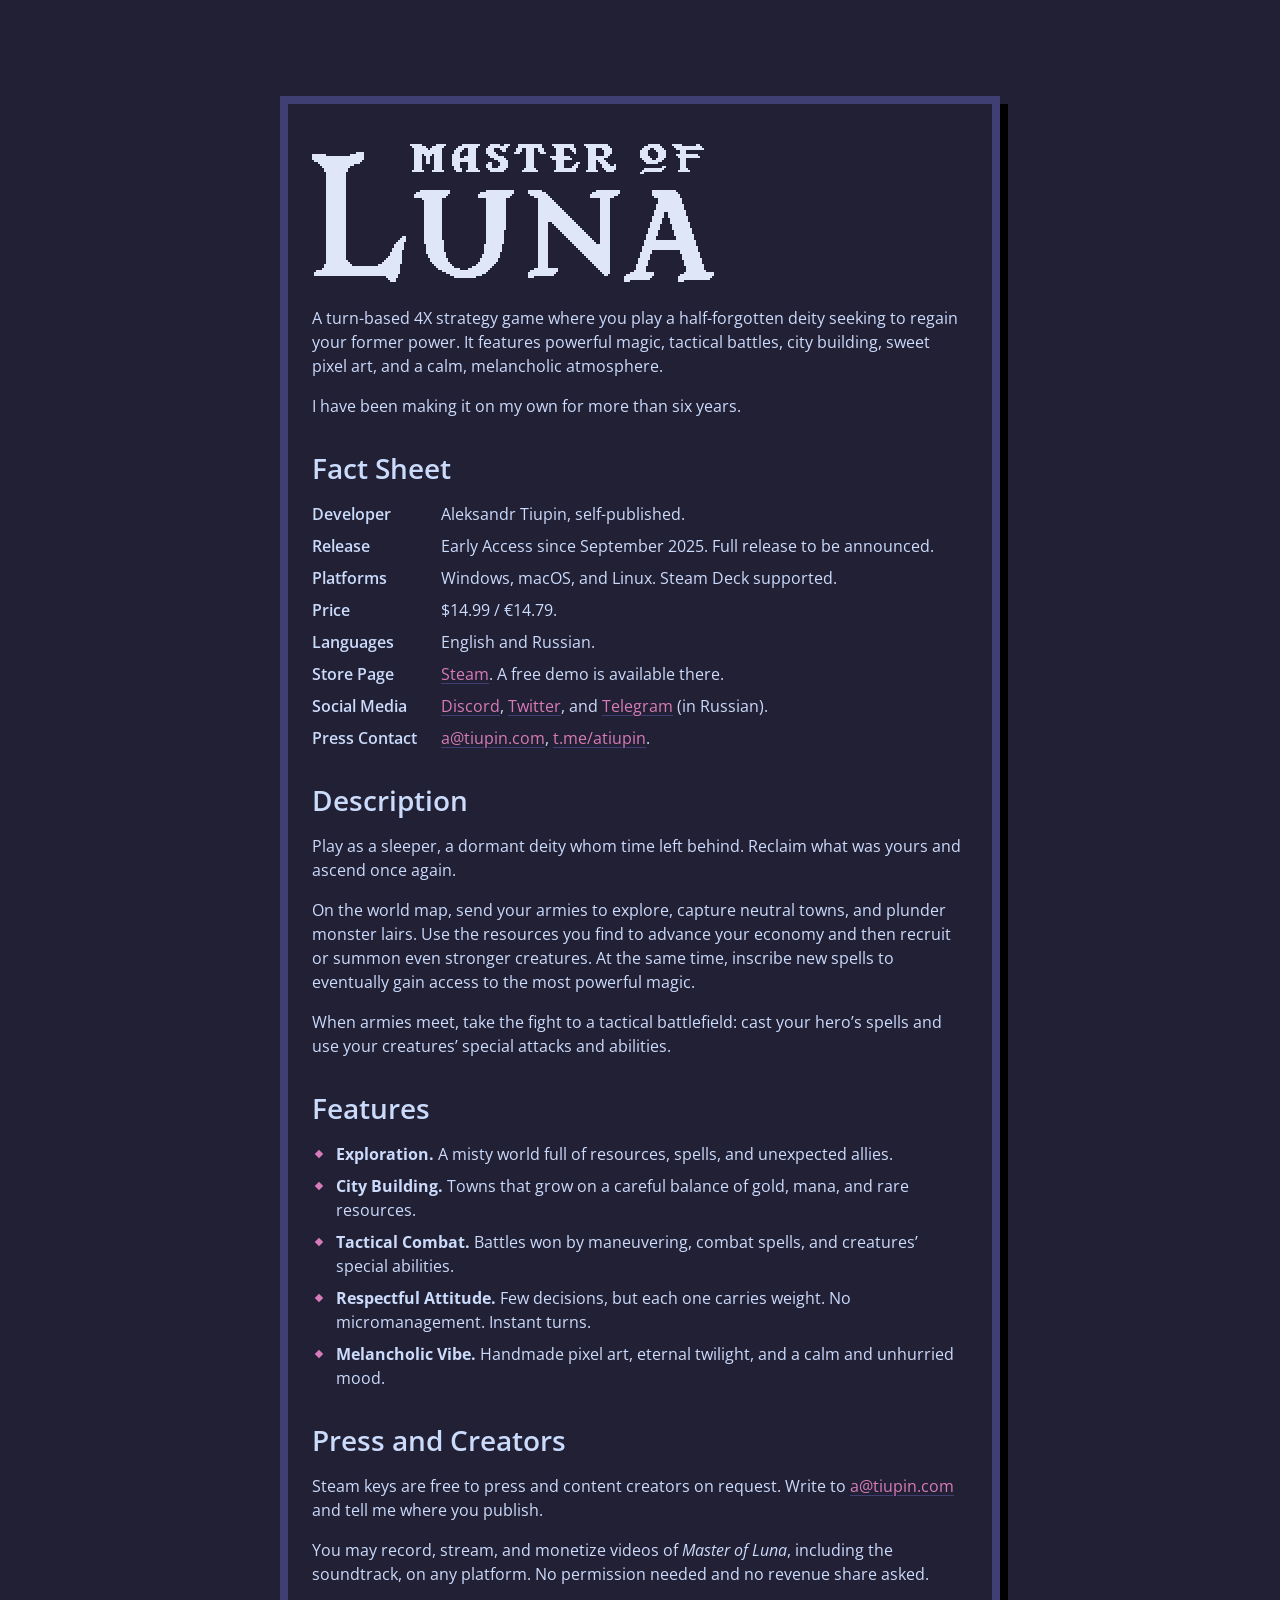
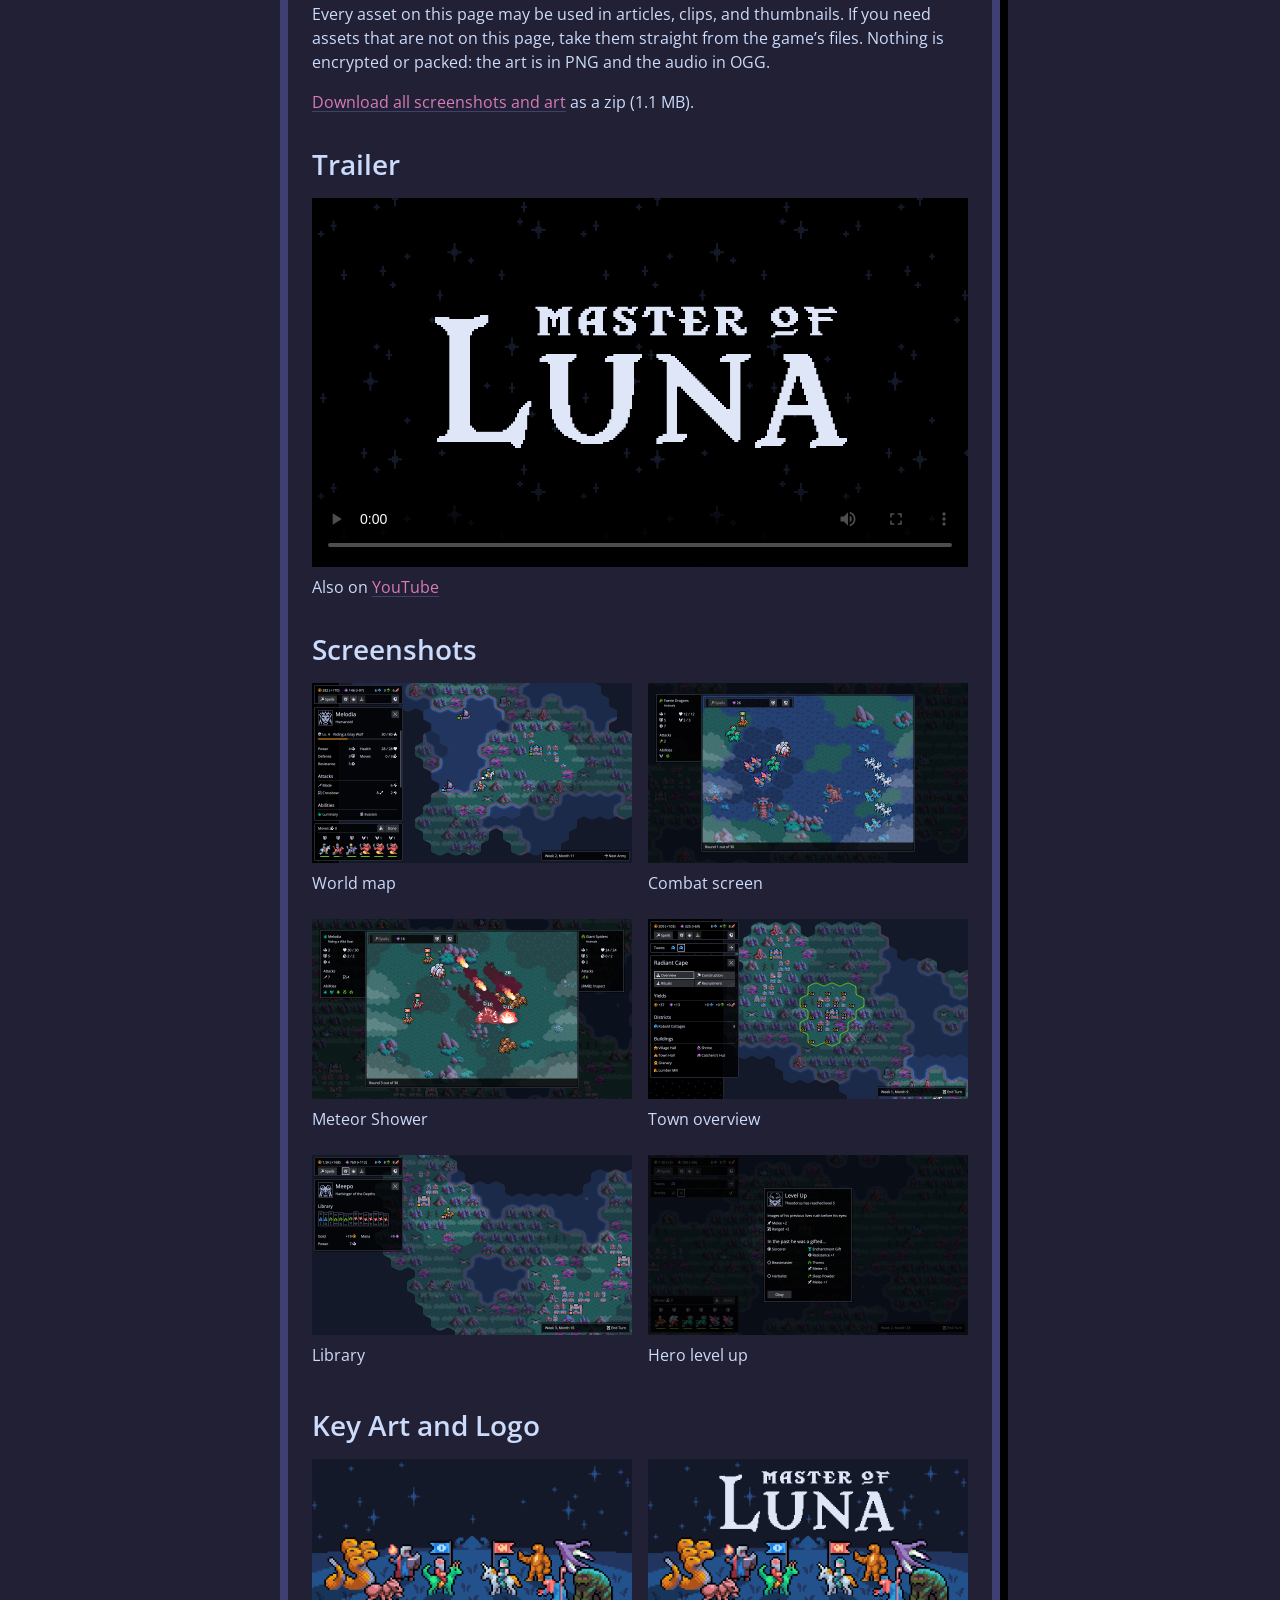
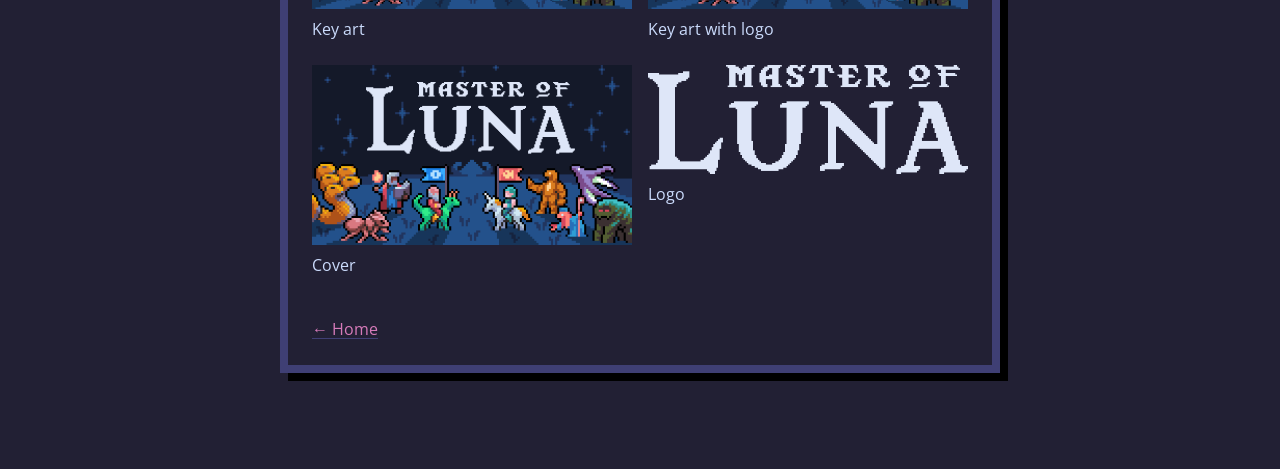
==== master-of-luna/index.html @ 2f2a1b06 "fix: Twitter link back in social media" ====
<!doctype html>
<html lang="en">
  <head>
    <meta charset="utf-8" />
    <meta name="viewport" content="width=device-width, initial-scale=1" />
    <title>Master of Luna</title>
    <meta property="og:title" content="Master of Luna" />
    <meta
      property="og:description"
      content="A turn-based 4X strategy game where you play a half-forgotten deity seeking to regain your former power."
    />
    <meta
      property="og:image"
      content="https://atiupin.github.io/master-of-luna/assets/art-cover.png"
    />
    <meta name="twitter:card" content="summary_large_image" />
    <link rel="stylesheet" href="/styles.css" />
    <style>
      .logo {
        width: 402px;
        max-width: 100%;
        aspect-ratio: 201 / 69;
        image-rendering: pixelated;
        margin: 16px 0 24px;
      }

      .trailer video {
        display: block;
        width: 100%;
        height: auto;
        aspect-ratio: 16 / 9;
      }

      .media {
        display: grid;
        grid-template-columns: repeat(2, 1fr);
        gap: 16px;
        margin-bottom: 8px;
      }

      @media (max-width: 480px) {
        .media {
          grid-template-columns: 1fr;
        }
      }
    </style>
  </head>
  <body>
    <main>
      <img class="logo" src="assets/logo.png" alt="Master of Luna" />
      <p>
        A turn-based 4X strategy game where you play a half-forgotten deity
        seeking to regain your former power. It features powerful magic,
        tactical battles, city building, sweet pixel art, and a calm,
        melancholic atmosphere.
      </p>
      <p>I have been making it on my own for more than six years.</p>

      <h2>Fact Sheet</h2>
      <dl>
        <dt>Developer</dt>
        <dd>Aleksandr Tiupin, self-published.</dd>
        <dt>Release</dt>
        <dd>
          Early Access since September 2025. Full release to be announced.
        </dd>
        <dt>Platforms</dt>
        <dd>Windows, macOS, and Linux. Steam Deck supported.</dd>
        <dt>Price</dt>
        <dd>$14.99 / &euro;14.79.</dd>
        <dt>Languages</dt>
        <dd>English and Russian.</dd>
        <dt>Store Page</dt>
        <dd>
          <a
            href="https://store.steampowered.com/app/2393510/Master_of_Luna/"
            target="_blank"
            rel="noopener"
            >Steam</a
          >. A free demo is available there.
        </dd>
        <dt>Social Media</dt>
        <dd>
          <a href="https://discord.gg/bHgZ788v7g" target="_blank" rel="noopener"
            >Discord</a
          >,
          <a href="https://x.com/atiupin" target="_blank" rel="noopener"
            >Twitter</a
          >, and
          <a href="https://t.me/luna_game" target="_blank" rel="noopener"
            >Telegram</a
          >
          (in Russian).
        </dd>
        <dt>Press Contact</dt>
        <dd>
          <a href="mailto:a@tiupin.com">a@tiupin.com</a>,
          <a href="https://t.me/atiupin" target="_blank" rel="noopener"
            >t.me/atiupin</a
          >.
        </dd>
      </dl>

      <h2>Description</h2>
      <p>
        Play as a sleeper, a dormant deity whom time left behind. Reclaim what
        was yours and ascend once again.
      </p>
      <p>
        On the world map, send your armies to explore, capture neutral towns,
        and plunder monster lairs. Use the resources you find to advance your
        economy and then recruit or summon even stronger creatures. At the same
        time, inscribe new spells to eventually gain access to the most powerful
        magic.
      </p>
      <p>
        When armies meet, take the fight to a tactical battlefield: cast your
        hero’s spells and use your creatures’ special attacks and abilities.
      </p>

      <h2>Features</h2>
      <ul>
        <li>
          <strong>Exploration.</strong> A misty world full of resources, spells,
          and unexpected allies.
        </li>
        <li>
          <strong>City Building.</strong> Towns that grow on a careful balance
          of gold, mana, and rare resources.
        </li>
        <li>
          <strong>Tactical Combat.</strong> Battles won by maneuvering, combat
          spells, and creatures’ special abilities.
        </li>
        <li>
          <strong>Respectful Attitude.</strong> Few decisions, but each one
          carries weight. No micromanagement. Instant turns.
        </li>
        <li>
          <strong>Melancholic Vibe.</strong> Handmade pixel art, eternal
          twilight, and a calm and unhurried mood.
        </li>
      </ul>

      <h2>Press and Creators</h2>
      <p>
        Steam keys are free to press and content creators on request. Write to
        <a href="mailto:a@tiupin.com">a@tiupin.com</a> and tell me where you
        publish.
      </p>
      <p>
        You may record, stream, and monetize videos of
        <cite>Master of Luna</cite>, including the soundtrack, on any platform.
        No permission needed and no revenue share asked.
      </p>
      <p>
        Every asset on this page may be used in articles, clips, and thumbnails.
        If you need assets that are not on this page, take them straight from
        the game’s files. Nothing is encrypted or packed: the art is in PNG and
        the audio in OGG.
      </p>
      <p>
        <a href="assets/master-of-luna-press-kit.zip" download
          >Download all screenshots and art</a
        >
        as a zip (1.1&nbsp;MB).
      </p>

      <h2>Trailer</h2>
      <figure class="trailer">
        <video
          controls
          playsinline
          preload="metadata"
          poster="assets/trailer-cover.png"
          width="1920"
          height="1080"
        >
          <source src="assets/trailer.mp4" type="video/mp4" />
        </video>
        <figcaption>
          Also on
          <a
            href="https://www.youtube.com/watch?v=AoRGhywssN0"
            target="_blank"
            rel="noopener"
            >YouTube</a
          >
        </figcaption>
      </figure>

      <h2>Screenshots</h2>
      <div class="media">
        <figure>
          <a href="assets/screenshot-world.png"
            ><img
              src="assets/screenshot-world.png"
              width="2560"
              height="1440"
              loading="lazy"
              alt="World map"
          /></a>
          <figcaption>World map</figcaption>
        </figure>
        <figure>
          <a href="assets/screenshot-combat.png"
            ><img
              src="assets/screenshot-combat.png"
              width="2560"
              height="1440"
              loading="lazy"
              alt="Combat screen"
          /></a>
          <figcaption>Combat screen</figcaption>
        </figure>
        <figure>
          <a href="assets/screenshot-meteor.png"
            ><img
              src="assets/screenshot-meteor.png"
              width="2560"
              height="1440"
              loading="lazy"
              alt="Meteor Shower"
          /></a>
          <figcaption>Meteor Shower</figcaption>
        </figure>
        <figure>
          <a href="assets/screenshot-town.png"
            ><img
              src="assets/screenshot-town.png"
              width="2560"
              height="1440"
              loading="lazy"
              alt="Town overview"
          /></a>
          <figcaption>Town overview</figcaption>
        </figure>
        <figure>
          <a href="assets/screenshot-sleeper.png"
            ><img
              src="assets/screenshot-sleeper.png"
              width="2560"
              height="1440"
              loading="lazy"
              alt="Library"
          /></a>
          <figcaption>Library</figcaption>
        </figure>
        <figure>
          <a href="assets/screenshot-levelup.png"
            ><img
              src="assets/screenshot-levelup.png"
              width="2560"
              height="1440"
              loading="lazy"
              alt="Hero level up"
          /></a>
          <figcaption>Hero level up</figcaption>
        </figure>
      </div>

      <h2>Key Art and Logo</h2>
      <div class="media">
        <figure>
          <a href="assets/art-full.png"
            ><img
              src="assets/art-full.png"
              width="1840"
              height="860"
              loading="lazy"
              alt="Key art"
          /></a>
          <figcaption>Key art</figcaption>
        </figure>
        <figure>
          <a href="assets/art-full-with-logo.png"
            ><img
              src="assets/art-full-with-logo.png"
              width="1840"
              height="860"
              loading="lazy"
              alt="Key art with logo"
          /></a>
          <figcaption>Key art with logo</figcaption>
        </figure>
        <figure>
          <a href="assets/art-cover.png"
            ><img
              src="assets/art-cover.png"
              width="1280"
              height="720"
              loading="lazy"
              alt="Cover"
          /></a>
          <figcaption>Cover</figcaption>
        </figure>
        <figure>
          <a href="assets/art-logo.png"
            ><img
              src="assets/art-logo.png"
              width="804"
              height="276"
              loading="lazy"
              alt="Logo"
          /></a>
          <figcaption>Logo</figcaption>
        </figure>
      </div>

      <footer><a href="/">&larr; Home</a></footer>
    </main>
  </body>
</html>
---- styles.css ----
@import url("https://fonts.googleapis.com/css2?family=Open+Sans:ital,wght@0,300..800;1,300..800&display=swap");

/* DawnBringer 32 palette */
:root {
  --db-black: #000000;
  --db-ink: #222034;
  --db-wine: #45283c;
  --db-cocoa: #663931;
  --db-brown: #8f563b;
  --db-orange: #df7126;
  --db-tan: #d9a066;
  --db-cream: #eec39a;
  --db-yellow: #fbf236;
  --db-lime: #99e550;
  --db-green: #6abe30;
  --db-jade: #37946e;
  --db-moss: #4b692f;
  --db-umber: #524b24;
  --db-charcoal: #323c39;
  --db-indigo: #3f3f74;
  --db-steel: #306082;
  --db-blue: #5b6ee1;
  --db-azure: #639bff;
  --db-cyan: #5fcde4;
  --db-ice: #cbdbfc;
  --db-white: #ffffff;
  --db-silver: #9badb7;
  --db-gray: #847e87;
  --db-slate: #696a6a;
  --db-ash: #595652;
  --db-purple: #76428a;
  --db-red: #ac3232;
  --db-rose: #d95763;
  --db-pink: #d77bba;
  --db-olive: #8f974a;
  --db-bronze: #8a6f30;
}

:root {
  color-scheme: dark;

  --bg: var(--db-ink);
  --fg: var(--db-ice);
  --border: var(--db-indigo);
  --accent: var(--db-pink);

  --section-gap: 16px;
}

* {
  padding: 0;
  margin: 0;
  box-sizing: border-box;
}

body {
  background: var(--bg);
  color: var(--fg);
  font-family: "Open Sans", sans-serif;
  font-size: 16px;
  line-height: 24px;
  display: flex;
  justify-content: center;
}

main {
  flex: 1;
  border: 8px solid var(--border);
  box-shadow: 8px 8px var(--db-black);
  padding: 24px;
  max-width: 720px;
  margin: 96px 8px;
}

@media (max-width: 736px) {
  main {
    margin: 8px;
  }
}

h1 {
  margin-bottom: var(--section-gap);
  font-size: 32px;
  line-height: 40px;
}

h2 {
  margin-bottom: var(--section-gap);
  font-size: 28px;
  line-height: 36px;
  font-weight: 600;
}

h3 {
  margin-bottom: var(--section-gap);
  font-size: 20px;
  line-height: 24px;
}

p {
  margin-bottom: var(--section-gap);
}

a {
  color: var(--accent);
  text-decoration-color: var(--border);
  text-underline-offset: 3px;
}

a:hover {
  text-decoration-color: currentColor;
}

ul {
  list-style: none;
  margin-bottom: var(--section-gap);
}

li {
  position: relative;
  padding-left: 24px;
}

li + li {
  margin-top: 8px;
}

li::before {
  content: "";
  position: absolute;
  left: 4px;
  top: 9px;
  width: 6px;
  height: 6px;
  background: var(--accent);
  transform: rotate(45deg);
}

dl {
  display: grid;
  grid-template-columns: auto 1fr;
  gap: 8px 24px;
  margin-bottom: var(--section-gap);
}

dt {
  font-weight: 600;
}

@media (max-width: 480px) {
  dl {
    display: block;
  }

  dd {
    margin-bottom: 8px;
  }
}

img {
  display: block;
  width: 100%;
  height: auto;
}

figure {
  margin-bottom: 8px;
}

figcaption {
  margin-top: 8px;
}

* + h1,
* + h2,
* + h3,
* + footer {
  margin-top: 32px;
}
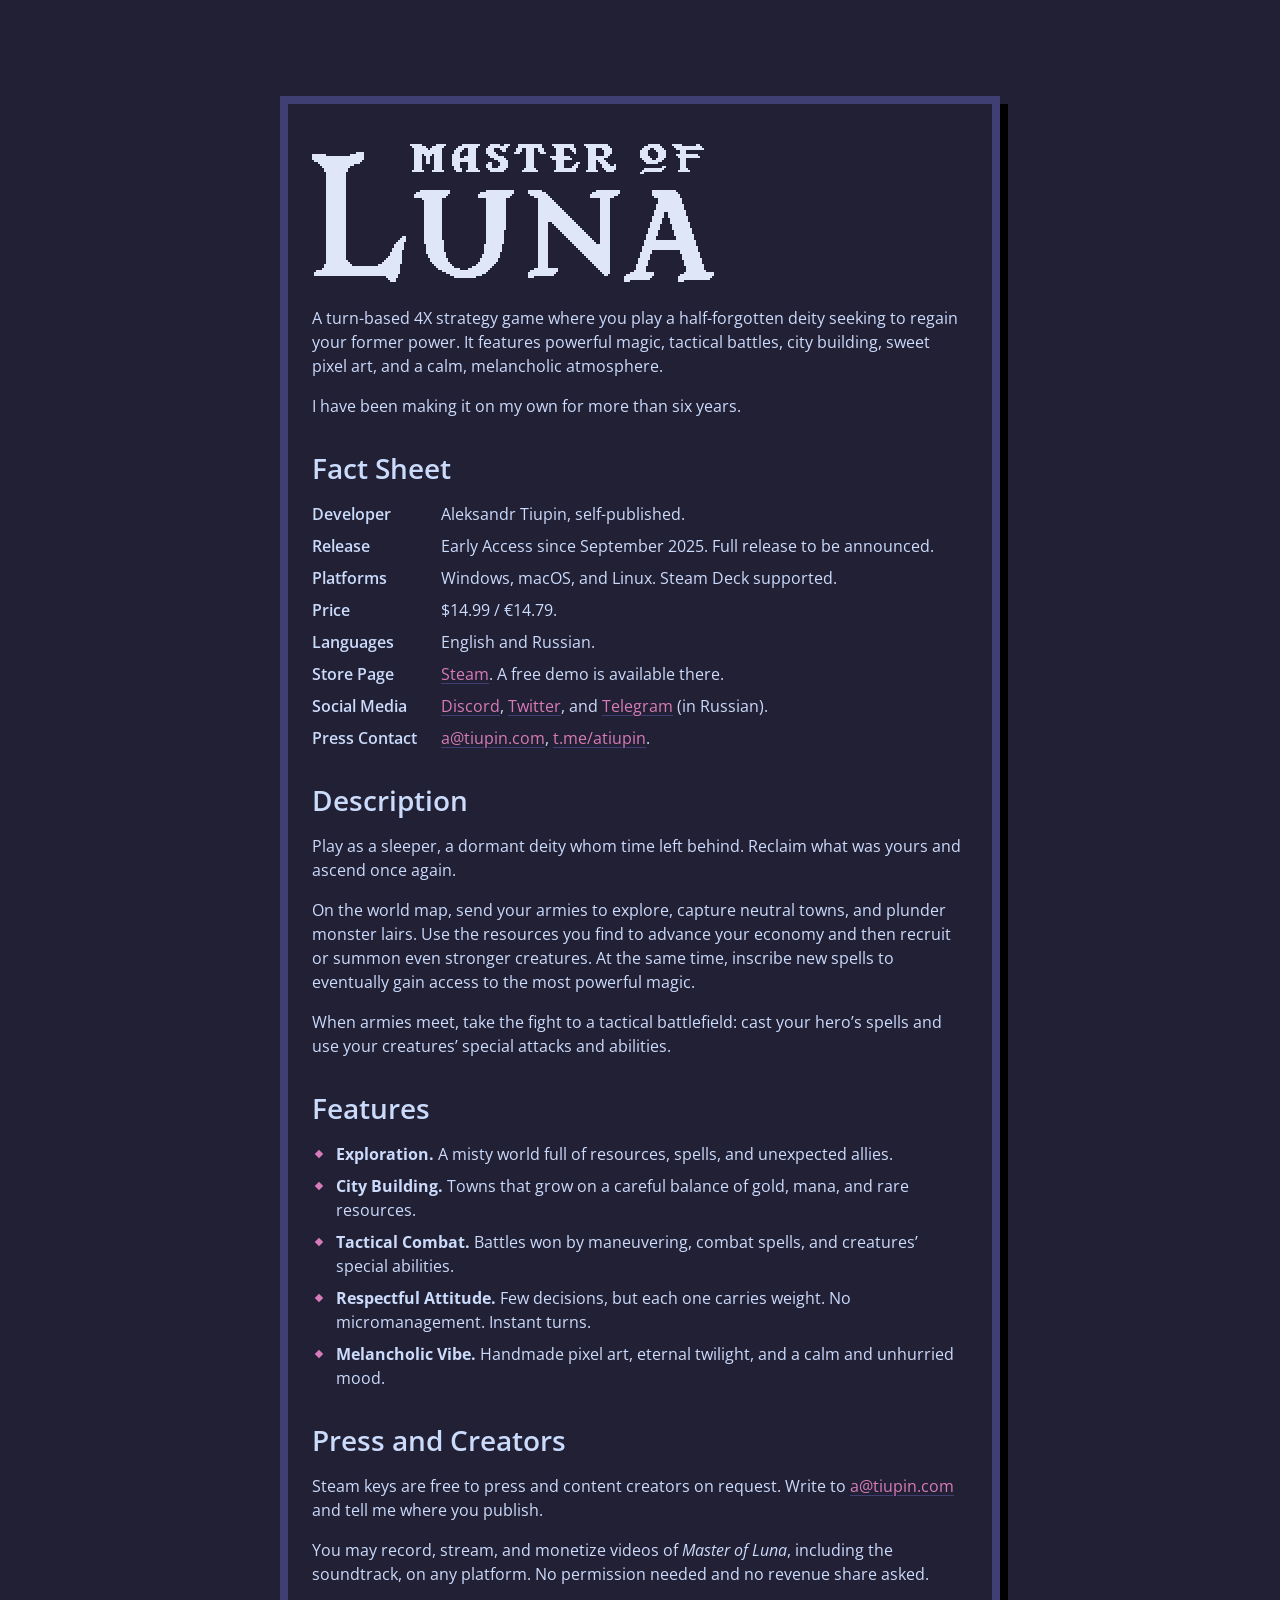
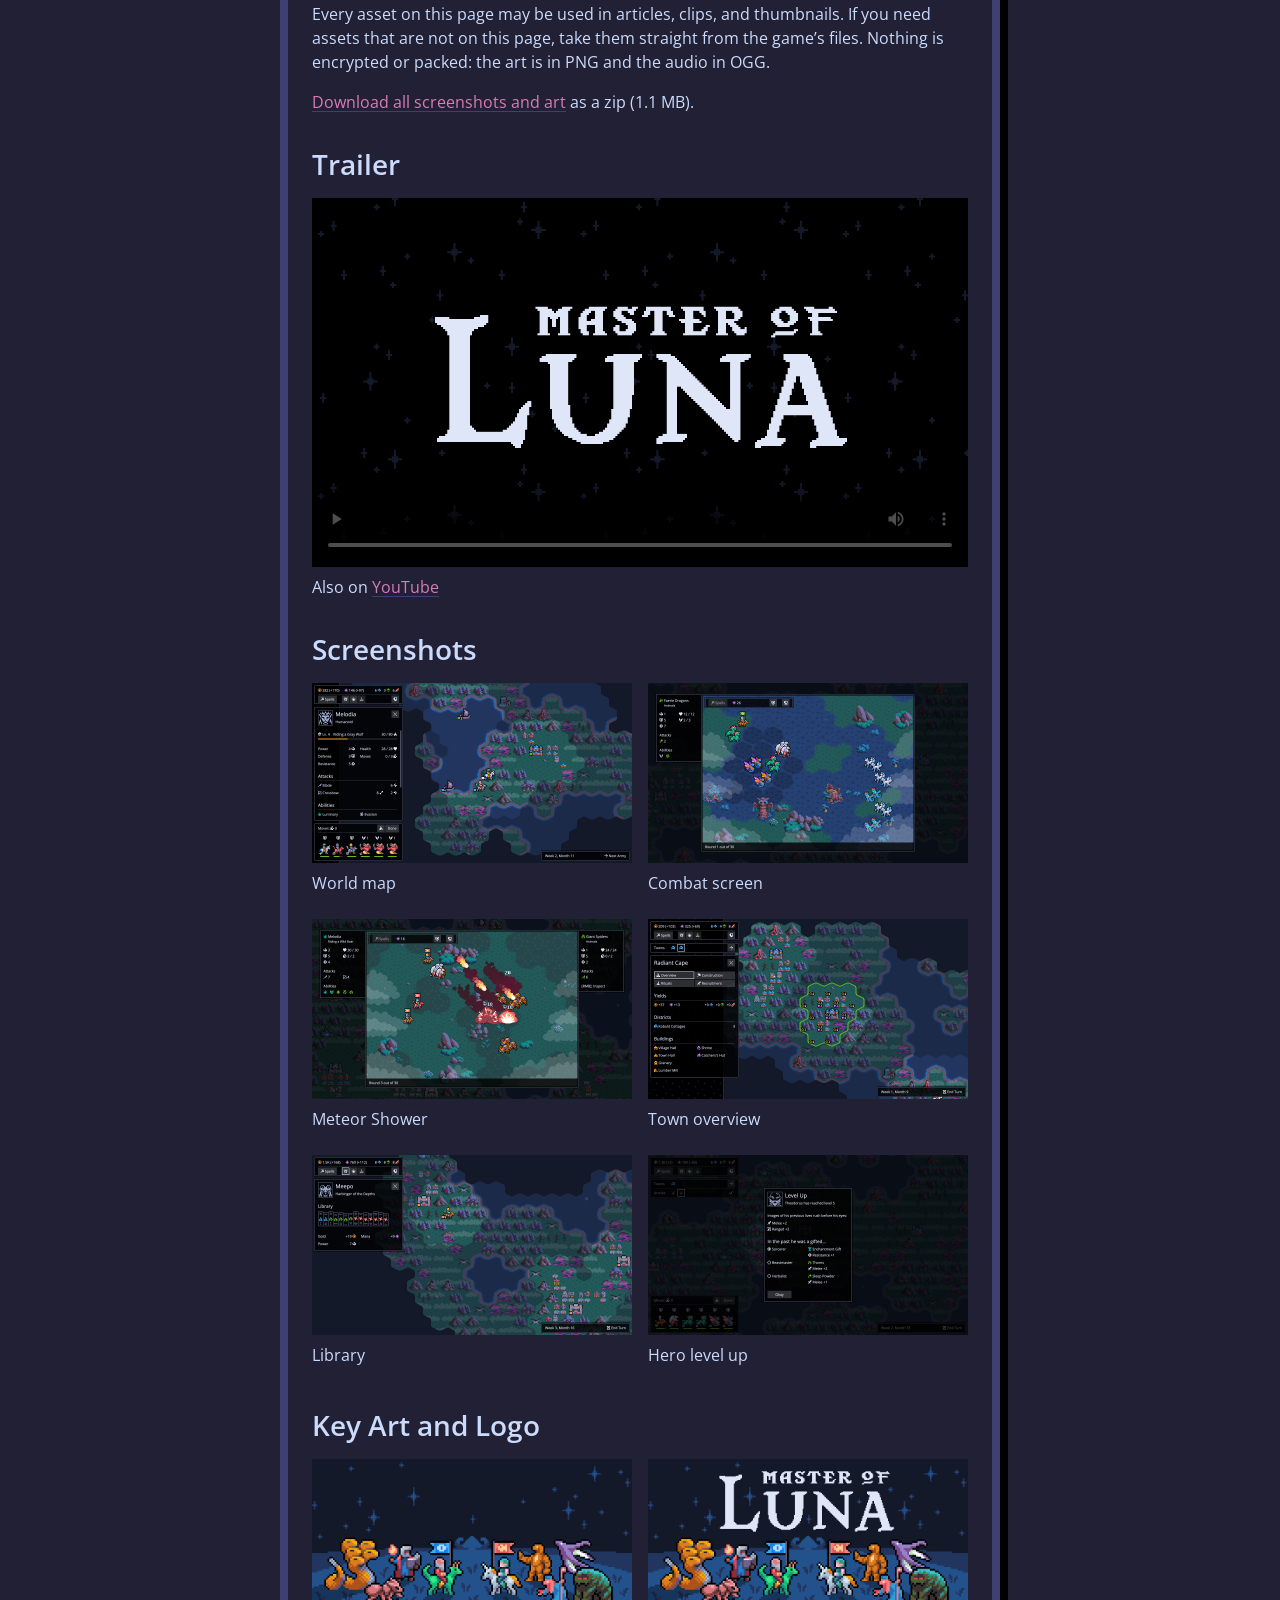
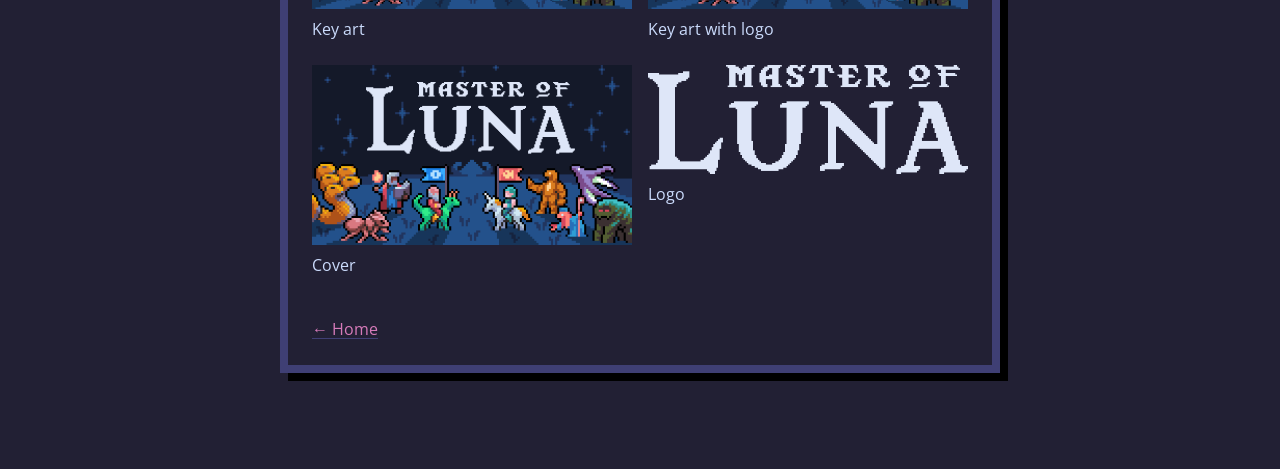
==== commit 565f5d44: "revert: explicit favicon link" ====
(no text change in the page or its own stylesheets)
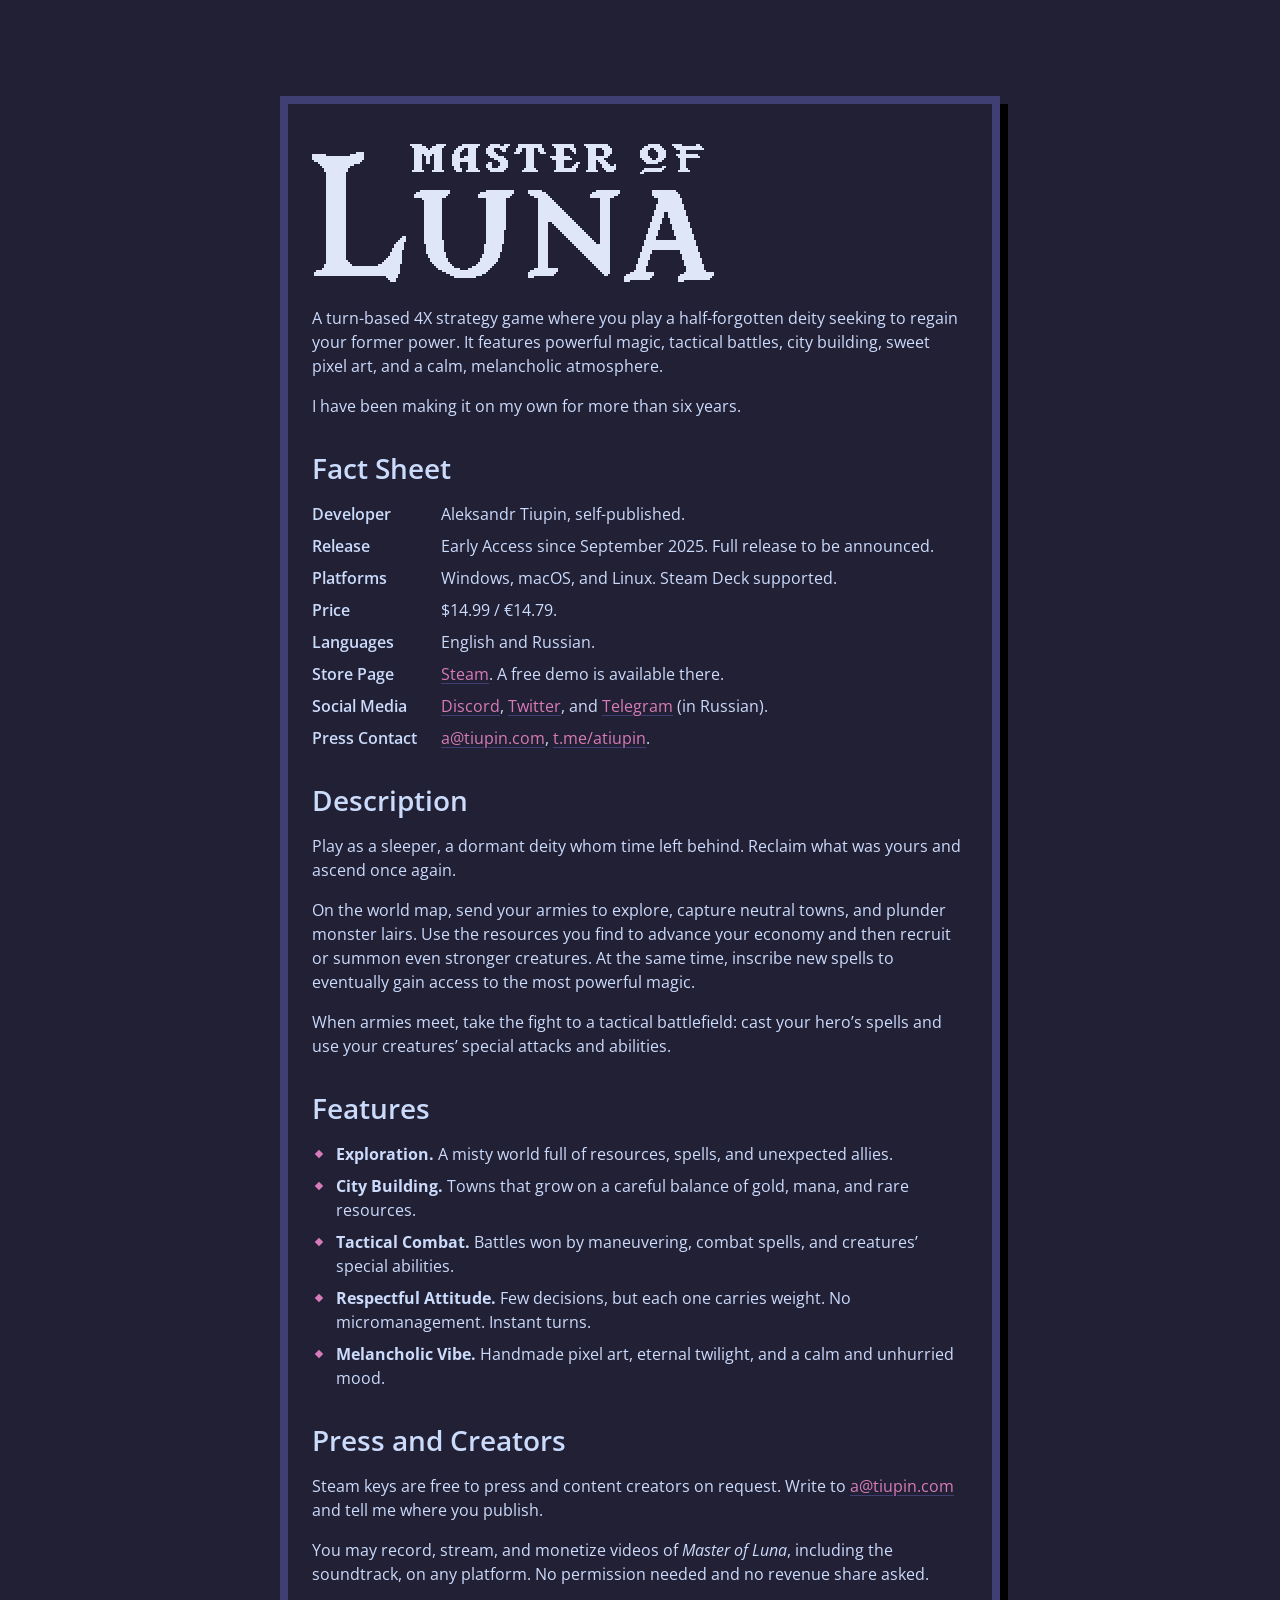
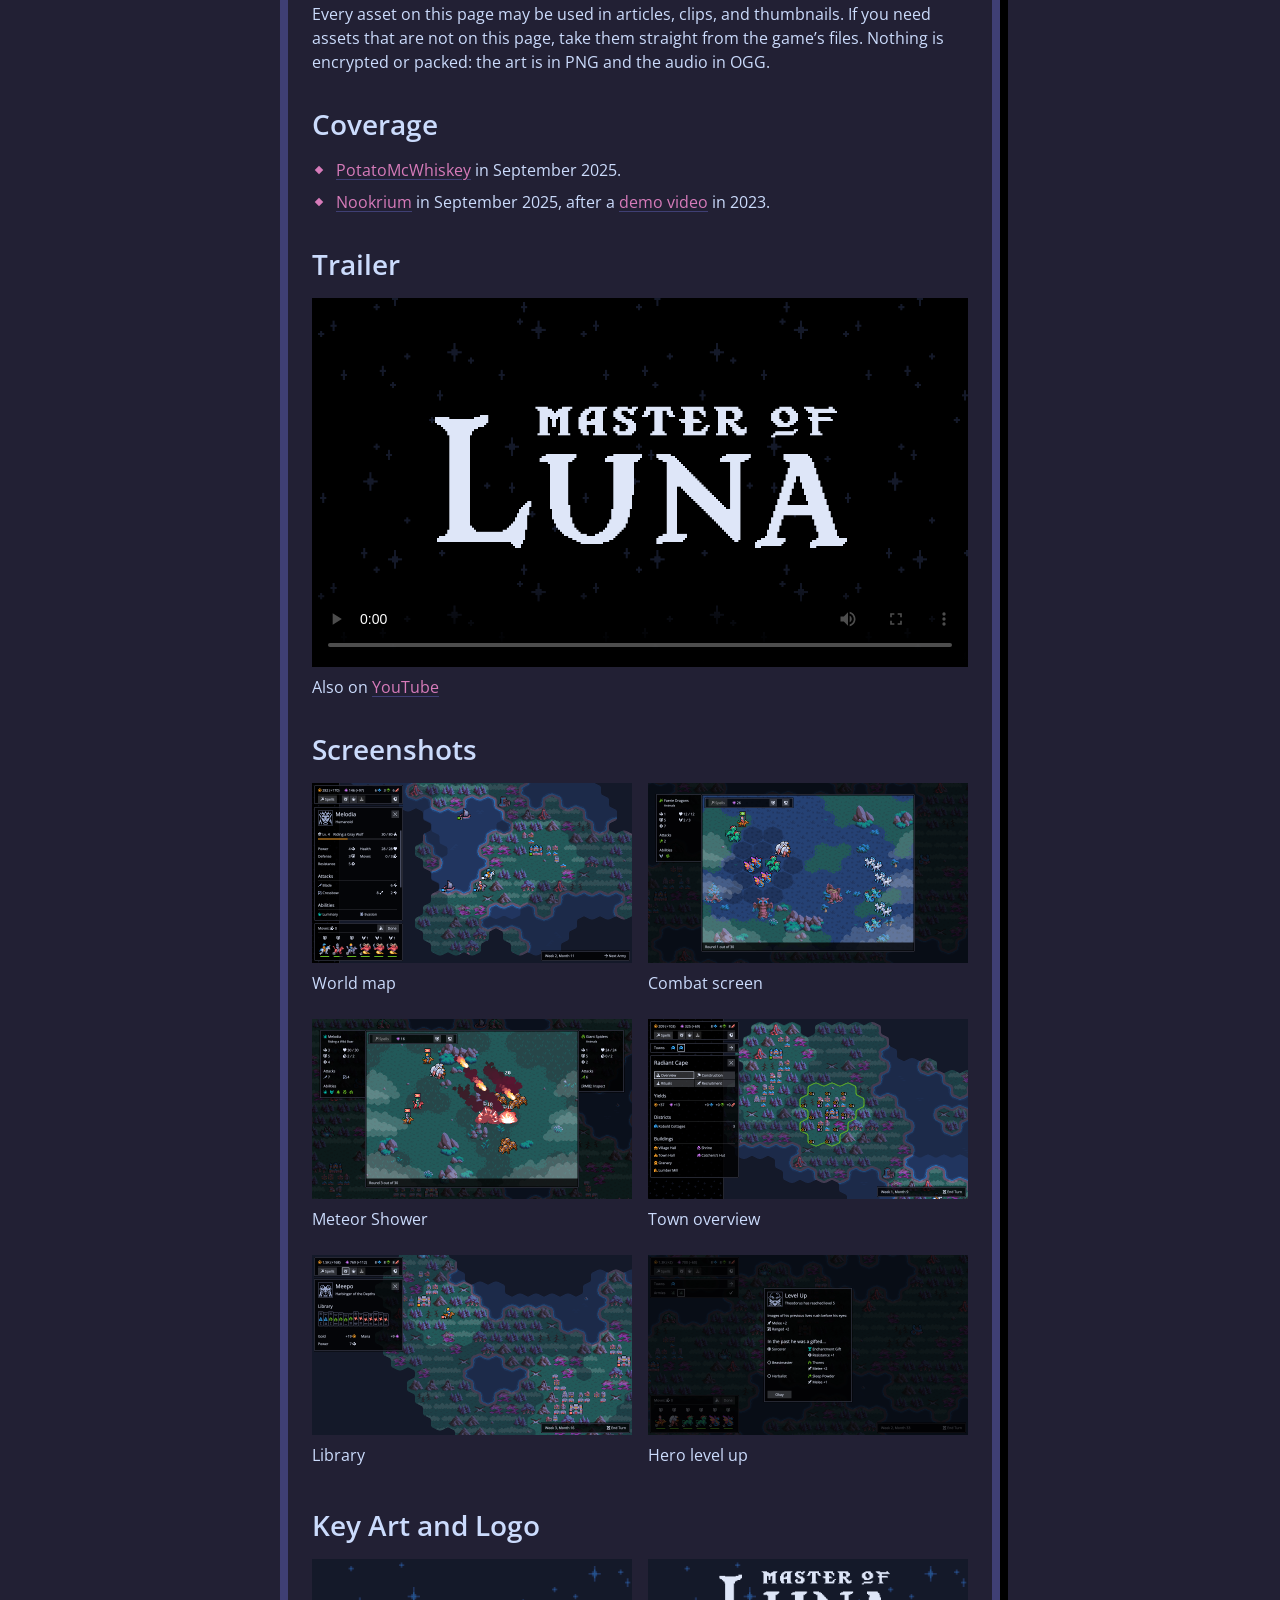
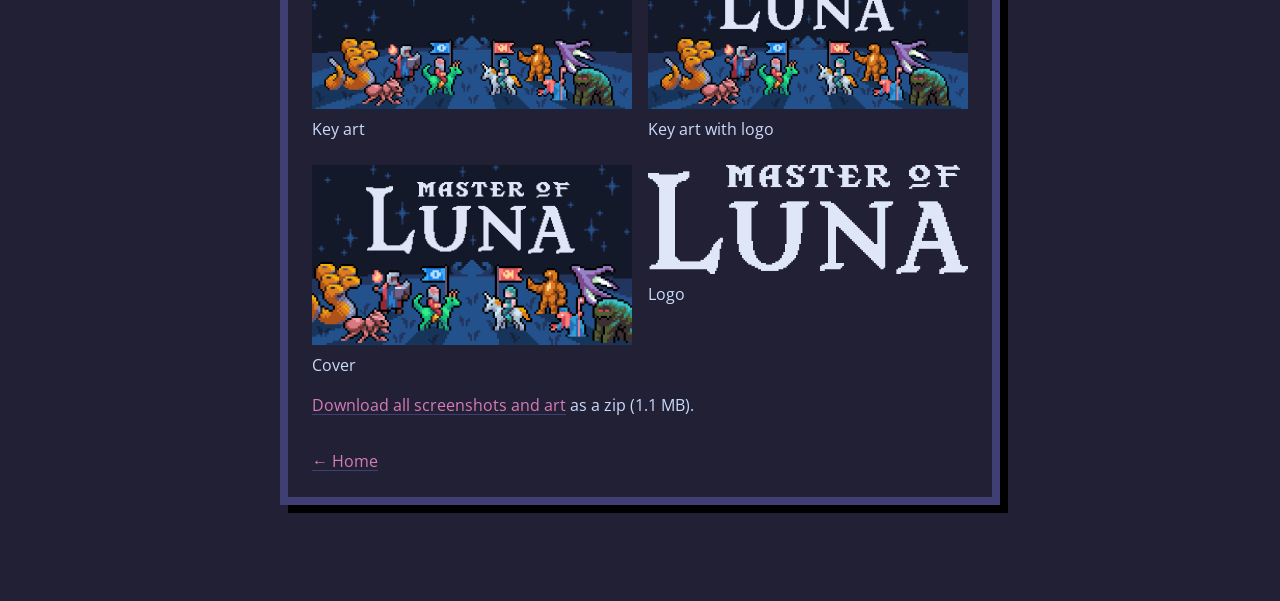
==== commit f642498c: "feat: YouTube coverage section" ====
--- a/master-of-luna/index.html
+++ b/master-of-luna/index.html
@@ -159,12 +159,35 @@
         the game’s files. Nothing is encrypted or packed: the art is in PNG and
         the audio in OGG.
       </p>
-      <p>
-        <a href="assets/master-of-luna-press-kit.zip" download
-          >Download all screenshots and art</a
-        >
-        as a zip (1.1&nbsp;MB).
-      </p>
+
+      <h2>Coverage</h2>
+      <ul>
+        <li>
+          <a
+            href="https://www.youtube.com/watch?v=2WxLop9eQps"
+            target="_blank"
+            rel="noopener"
+            >PotatoMcWhiskey</a
+          >
+          in September 2025.
+        </li>
+        <li>
+          <a
+            href="https://www.youtube.com/watch?v=ERLG_mCTRFM"
+            target="_blank"
+            rel="noopener"
+            >Nookrium</a
+          >
+          in September 2025, after a
+          <a
+            href="https://www.youtube.com/watch?v=27mL41pi74E"
+            target="_blank"
+            rel="noopener"
+            >demo video</a
+          >
+          in 2023.
+        </li>
+      </ul>
 
       <h2>Trailer</h2>
       <figure class="trailer">
@@ -307,6 +330,13 @@
         </figure>
       </div>
 
+      <p>
+        <a href="assets/master-of-luna-press-kit.zip" download
+          >Download all screenshots and art</a
+        >
+        as a zip (1.1&nbsp;MB).
+      </p>
+
       <footer><a href="/">&larr; Home</a></footer>
     </main>
   </body>
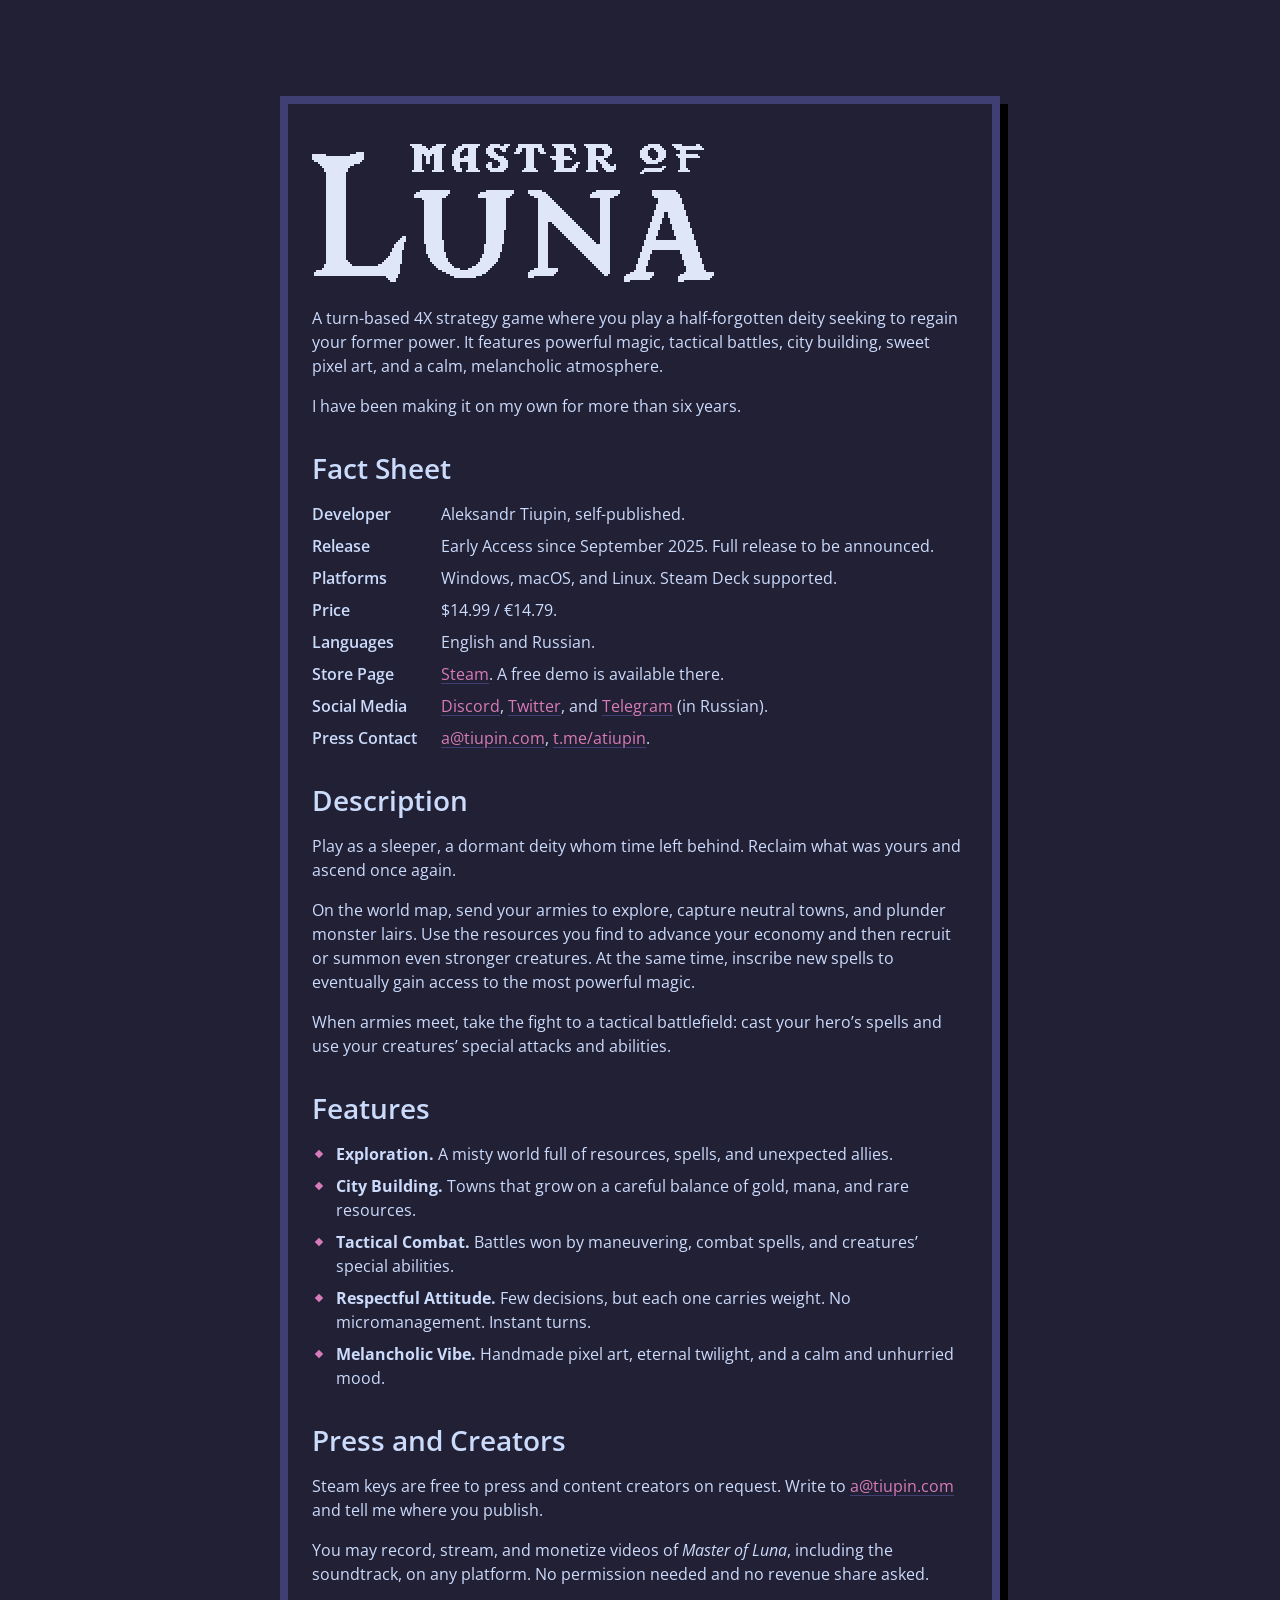
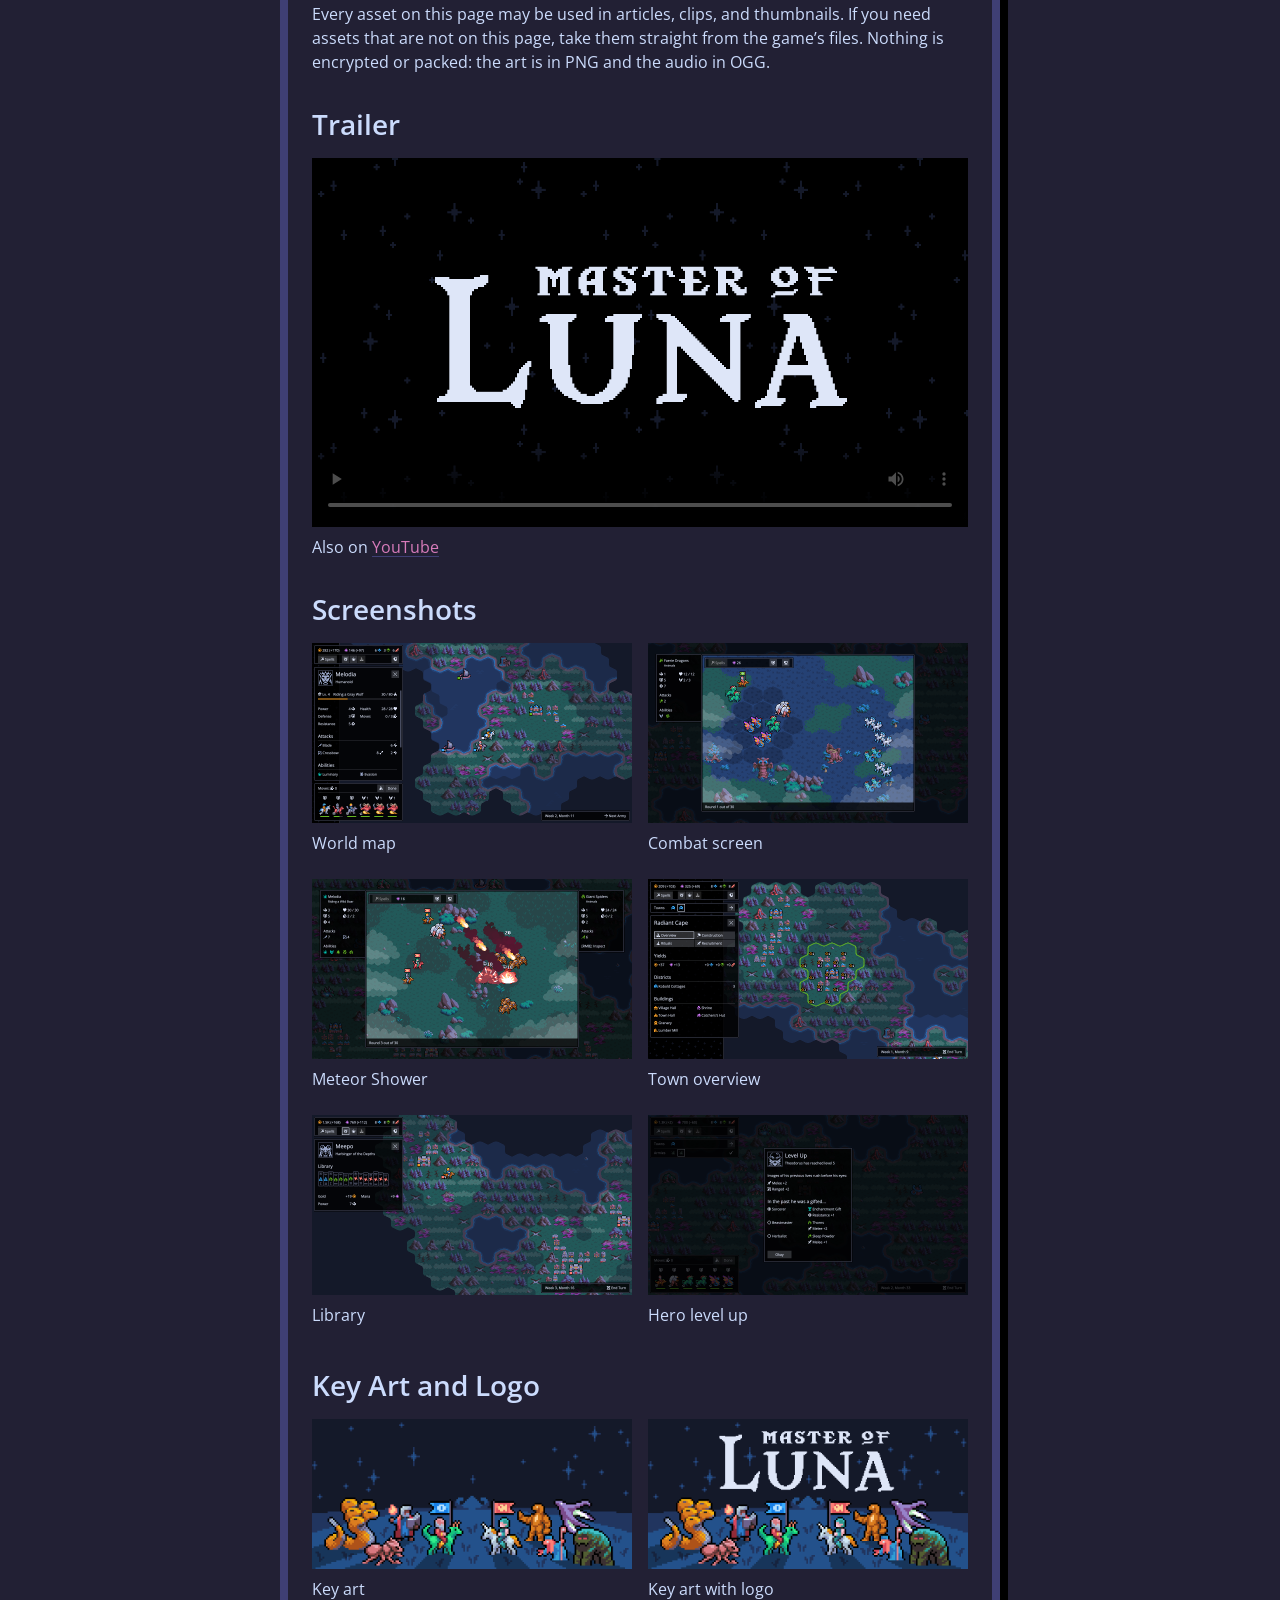
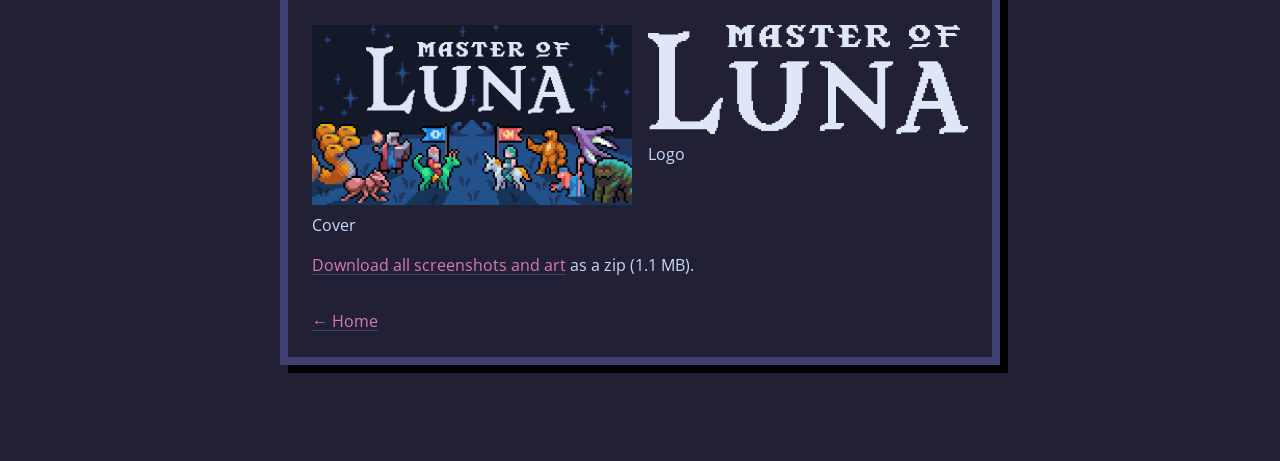
==== commit 2a4bc39b: "refactor: press kit zip link after key art" ====
--- a/master-of-luna/index.html
+++ b/master-of-luna/index.html
@@ -160,35 +160,6 @@
         the audio in OGG.
       </p>
 
-      <h2>Coverage</h2>
-      <ul>
-        <li>
-          <a
-            href="https://www.youtube.com/watch?v=2WxLop9eQps"
-            target="_blank"
-            rel="noopener"
-            >PotatoMcWhiskey</a
-          >
-          in September 2025.
-        </li>
-        <li>
-          <a
-            href="https://www.youtube.com/watch?v=ERLG_mCTRFM"
-            target="_blank"
-            rel="noopener"
-            >Nookrium</a
-          >
-          in September 2025, after a
-          <a
-            href="https://www.youtube.com/watch?v=27mL41pi74E"
-            target="_blank"
-            rel="noopener"
-            >demo video</a
-          >
-          in 2023.
-        </li>
-      </ul>
-
       <h2>Trailer</h2>
       <figure class="trailer">
         <video
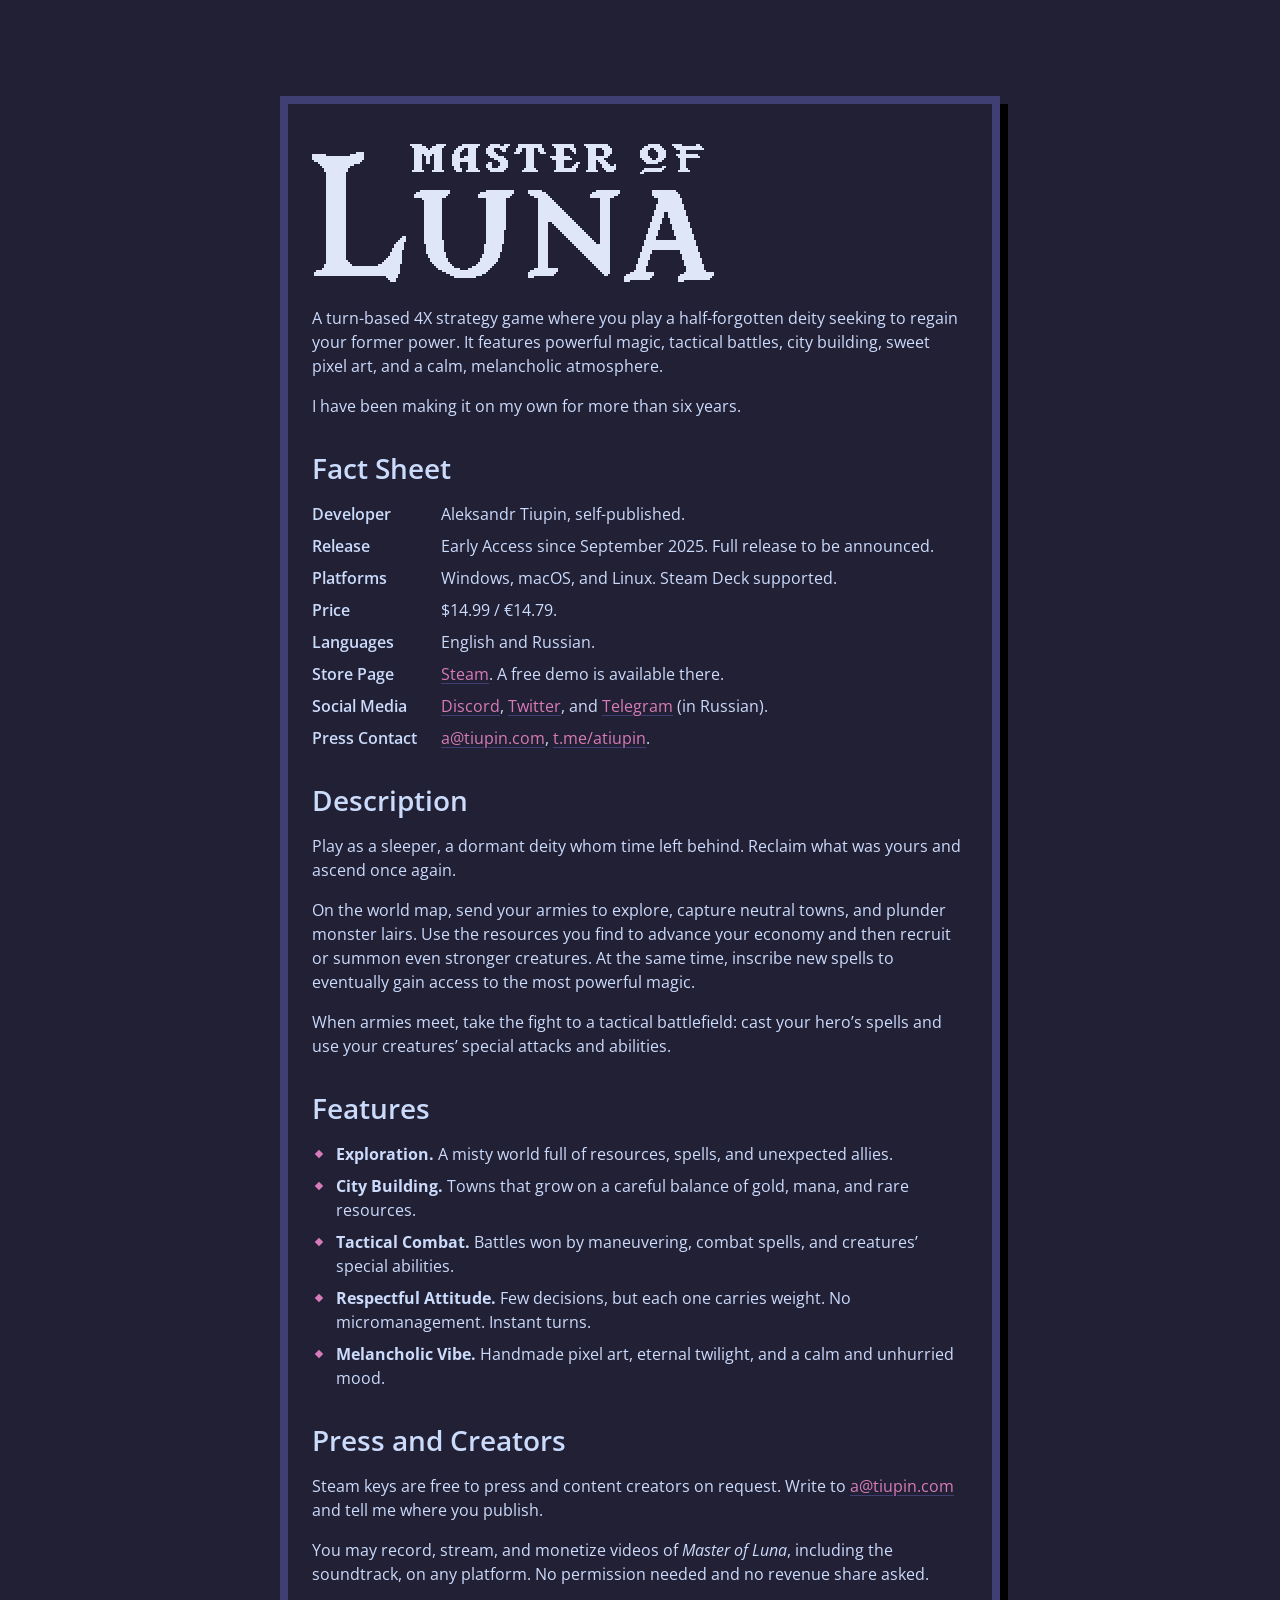
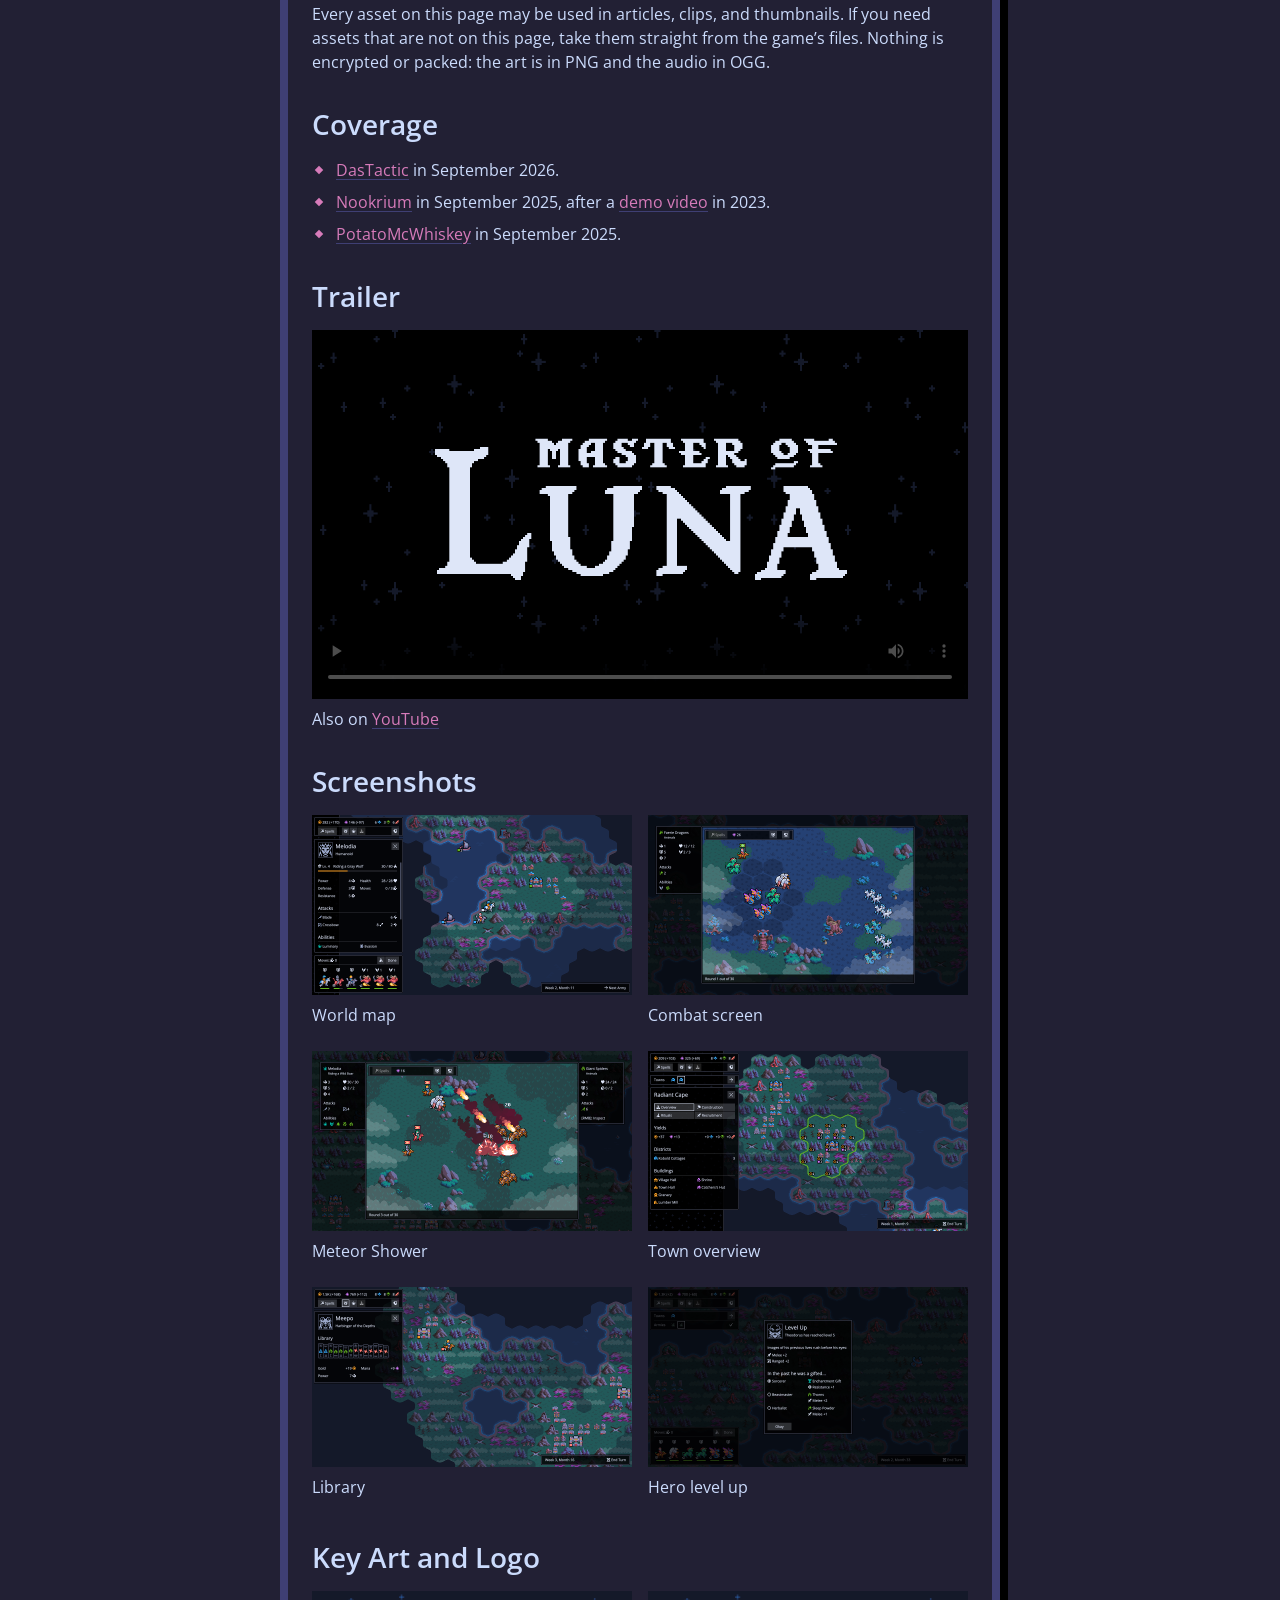
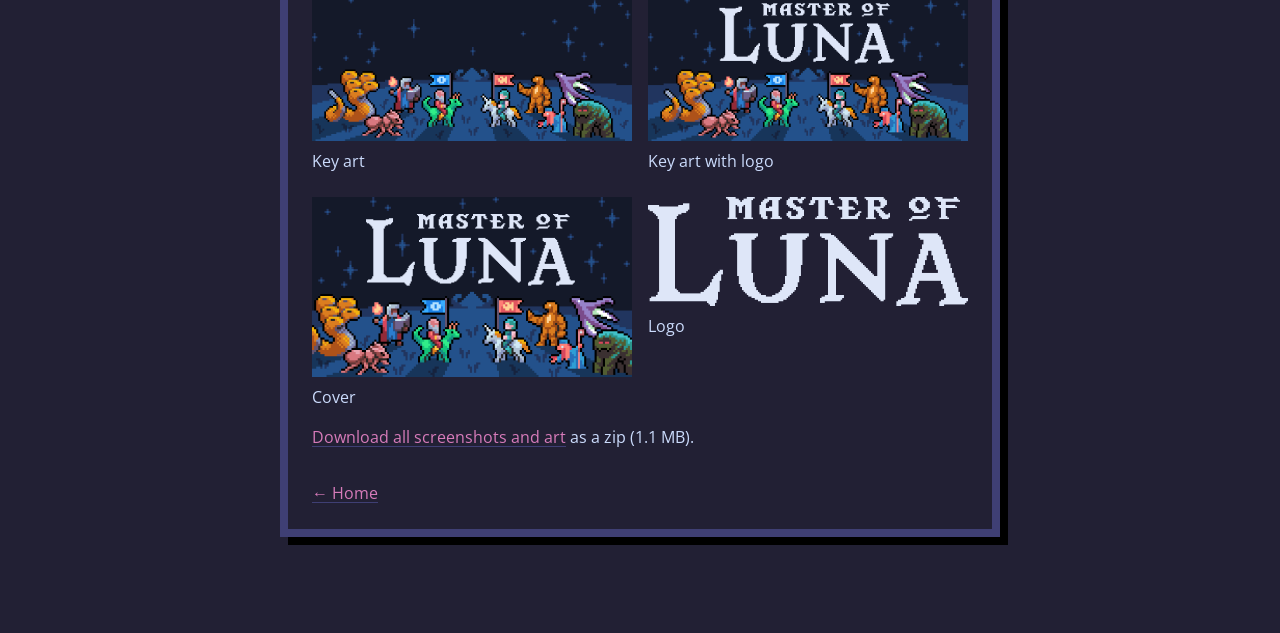
==== commit 5d90dbb1: "feat: DasTactic video in coverage" ====
--- a/master-of-luna/index.html
+++ b/master-of-luna/index.html
@@ -160,6 +160,44 @@
         the audio in OGG.
       </p>
 
+      <h2>Coverage</h2>
+      <ul>
+        <li>
+          <a
+            href="https://www.youtube.com/watch?v=QxPuBGCHHG8"
+            target="_blank"
+            rel="noopener"
+            >DasTactic</a
+          >
+          in September 2026.
+        </li>
+        <li>
+          <a
+            href="https://www.youtube.com/watch?v=ERLG_mCTRFM"
+            target="_blank"
+            rel="noopener"
+            >Nookrium</a
+          >
+          in September 2025, after a
+          <a
+            href="https://www.youtube.com/watch?v=27mL41pi74E"
+            target="_blank"
+            rel="noopener"
+            >demo video</a
+          >
+          in 2023.
+        </li>
+        <li>
+          <a
+            href="https://www.youtube.com/watch?v=2WxLop9eQps"
+            target="_blank"
+            rel="noopener"
+            >PotatoMcWhiskey</a
+          >
+          in September 2025.
+        </li>
+      </ul>
+
       <h2>Trailer</h2>
       <figure class="trailer">
         <video
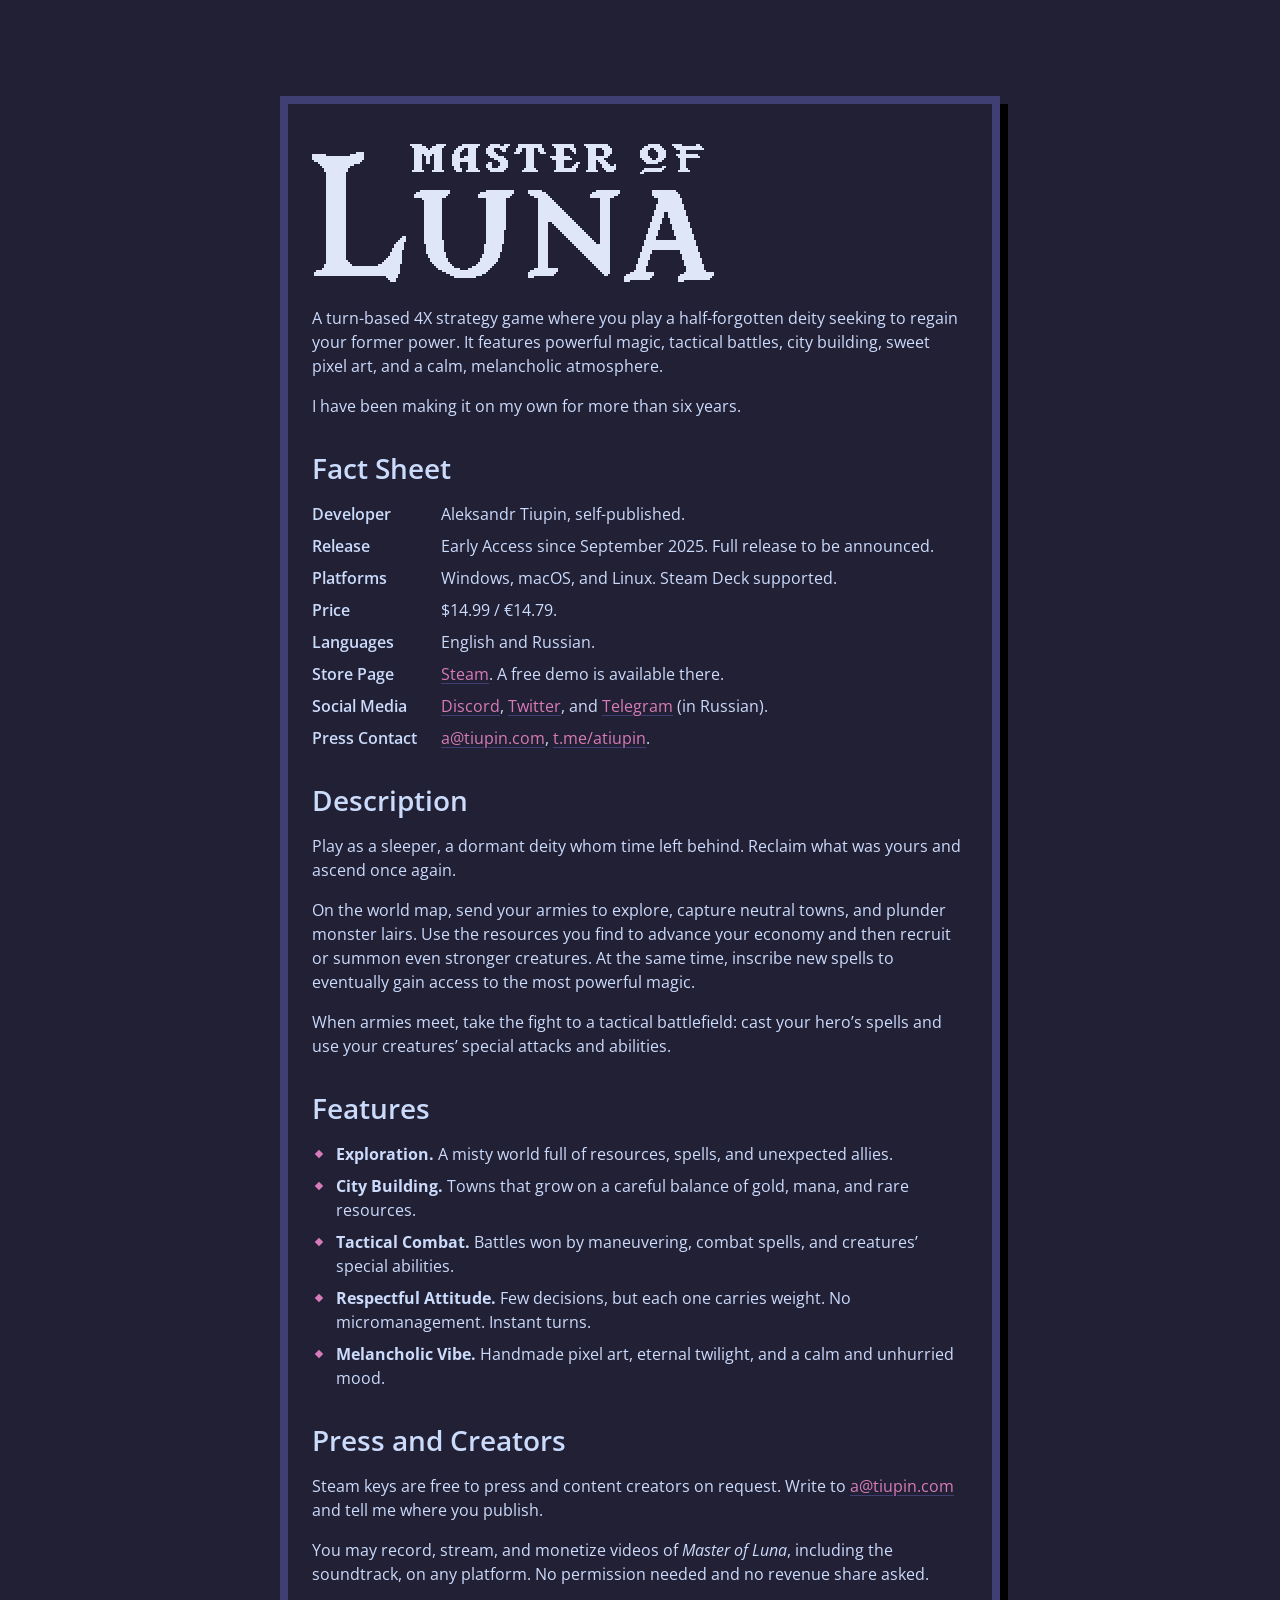
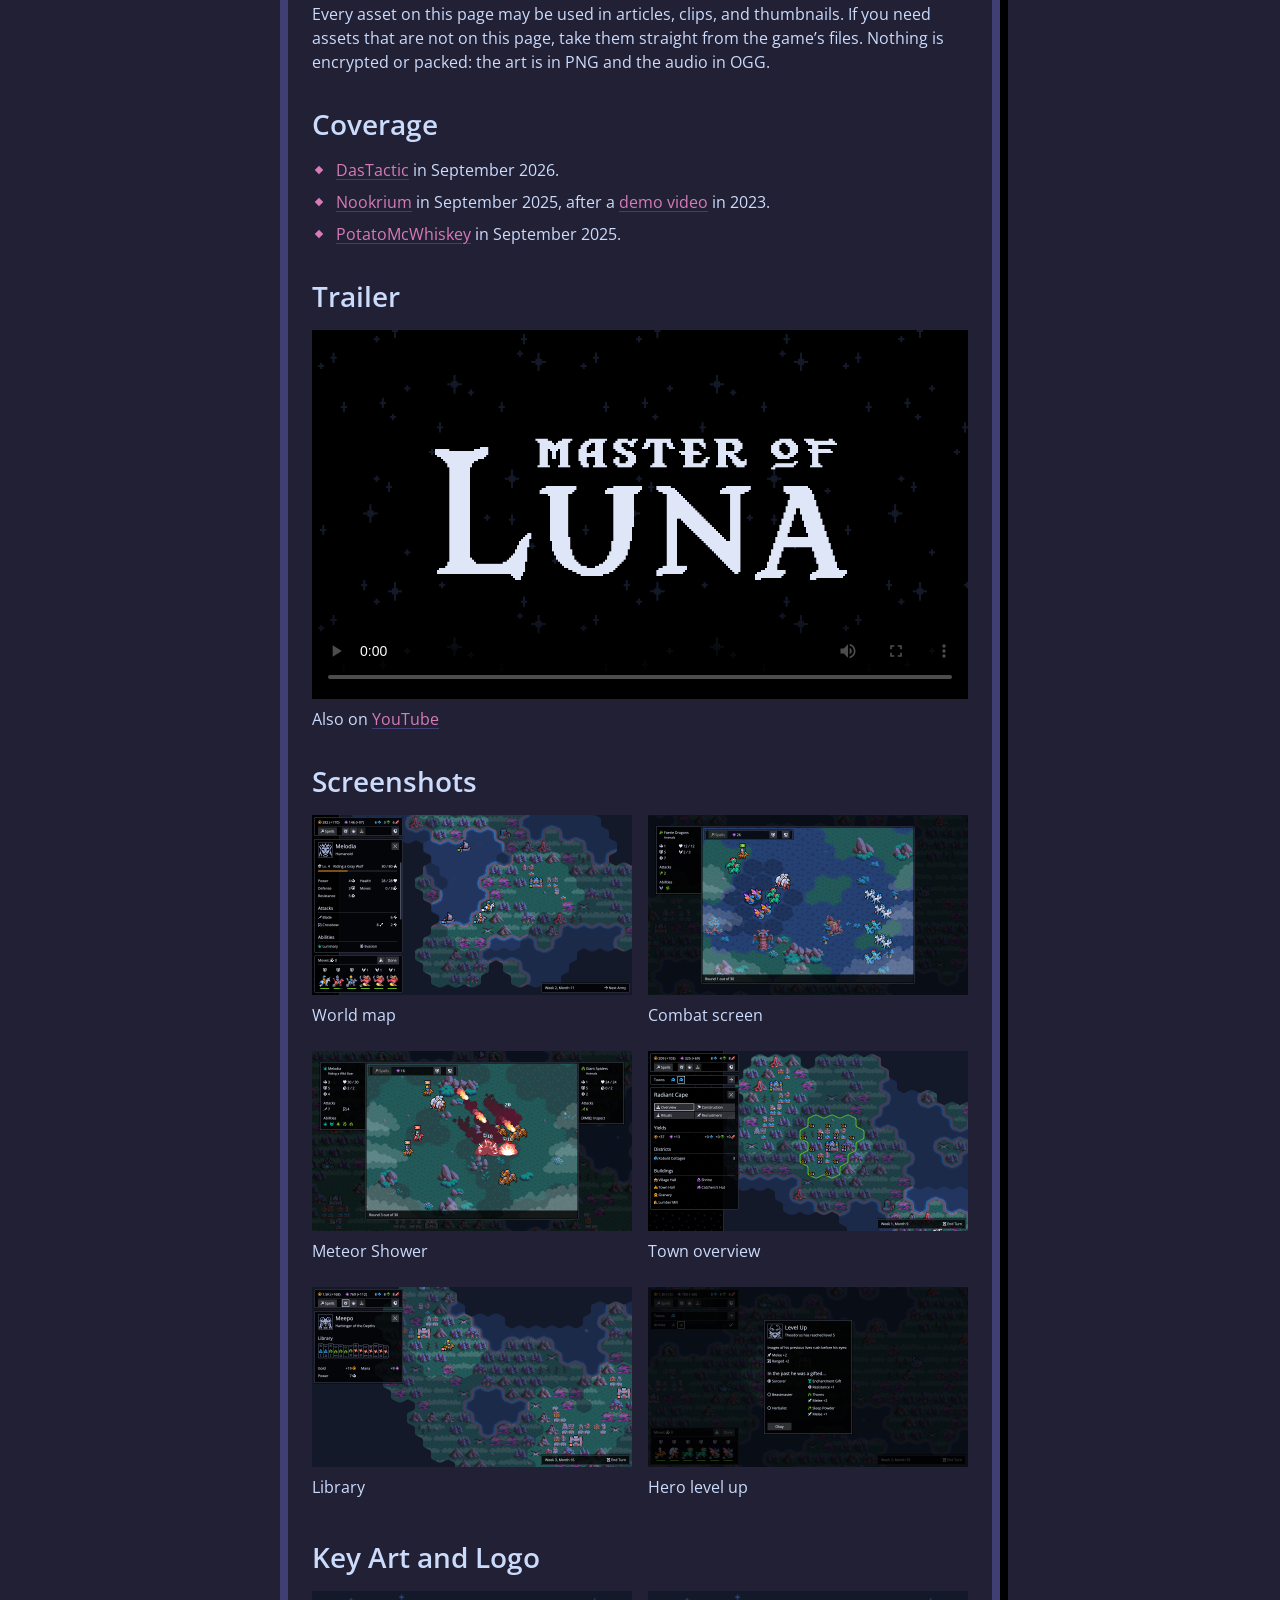
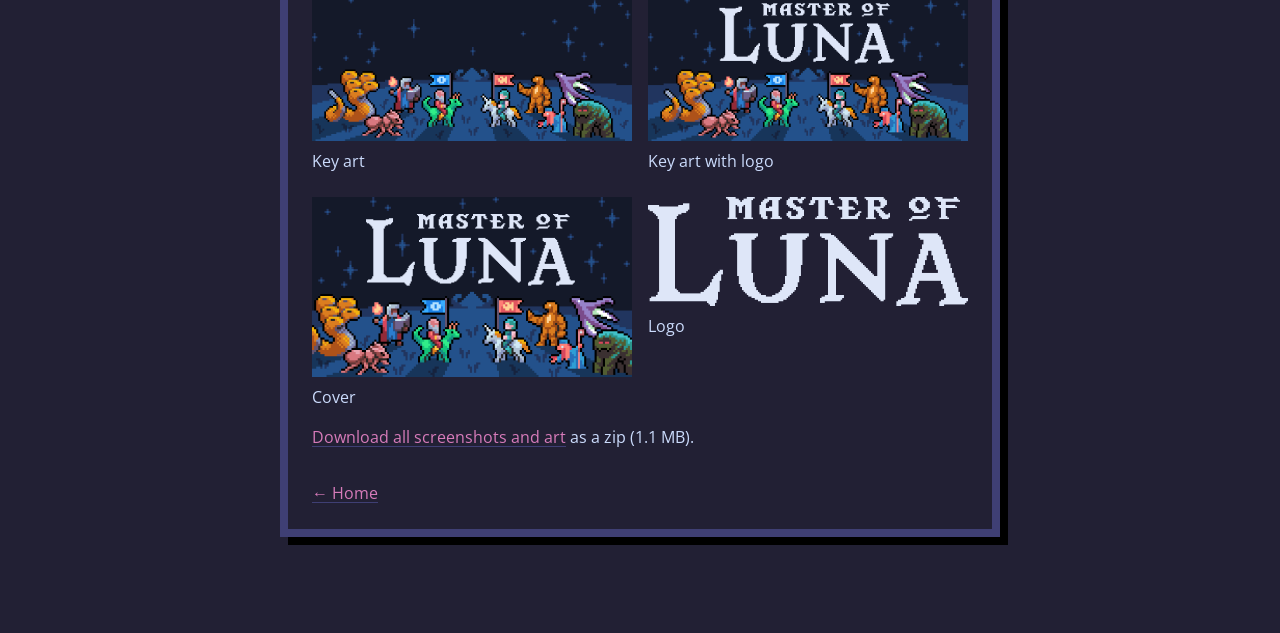
==== commit 86466871: "feat: click events for Steam and press kit" ====
--- a/master-of-luna/index.html
+++ b/master-of-luna/index.html
@@ -76,6 +76,7 @@
             href="https://store.steampowered.com/app/2393510/Master_of_Luna/"
             target="_blank"
             rel="noopener"
+            data-goatcounter-click="steam"
             >Steam</a
           >. A free demo is available there.
         </dd>
@@ -340,7 +341,10 @@
       </div>
 
       <p>
-        <a href="assets/master-of-luna-press-kit.zip" download
+        <a
+          href="assets/master-of-luna-press-kit.zip"
+          download
+          data-goatcounter-click="presskit"
           >Download all screenshots and art</a
         >
         as a zip (1.1&nbsp;MB).
@@ -348,5 +352,10 @@
 
       <footer><a href="/">&larr; Home</a></footer>
     </main>
+    <script
+      data-goatcounter="https://atiupin.goatcounter.com/count"
+      async
+      src="//gc.zgo.at/count.js"
+    ></script>
   </body>
 </html>
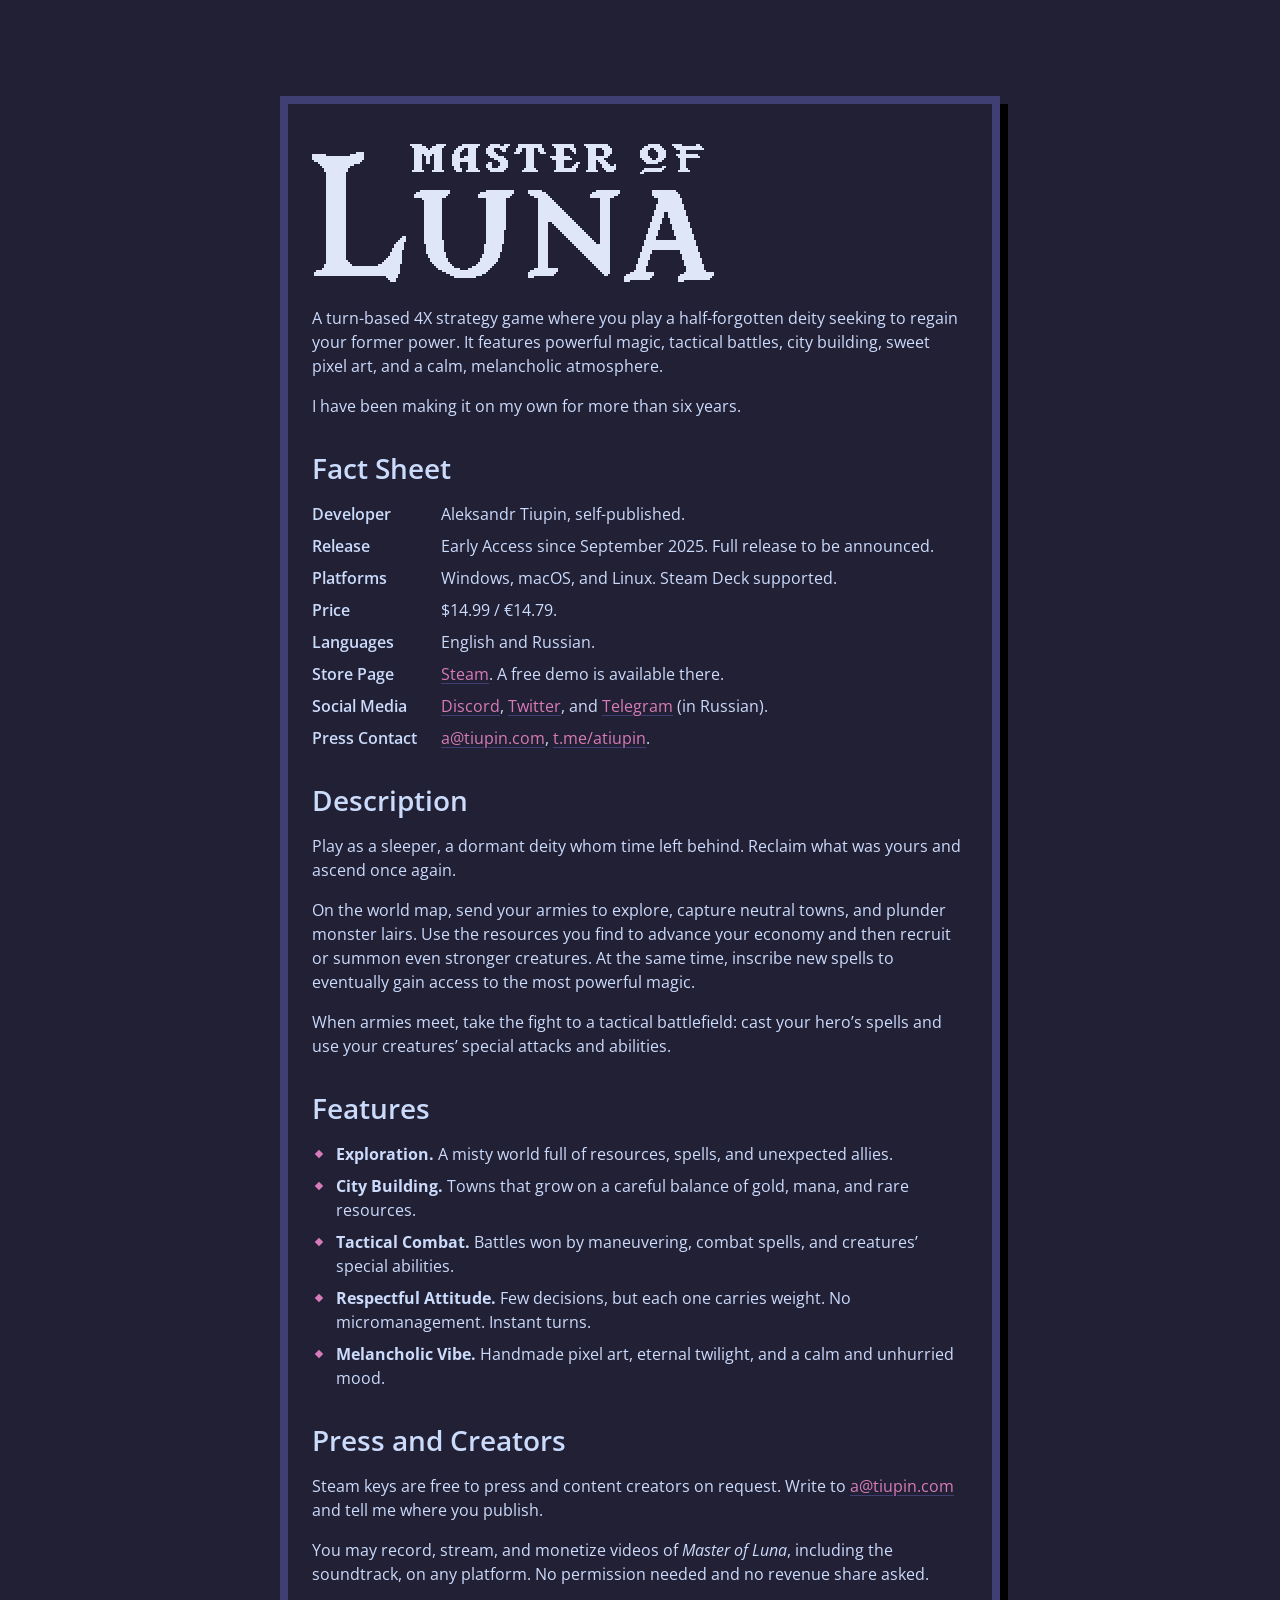
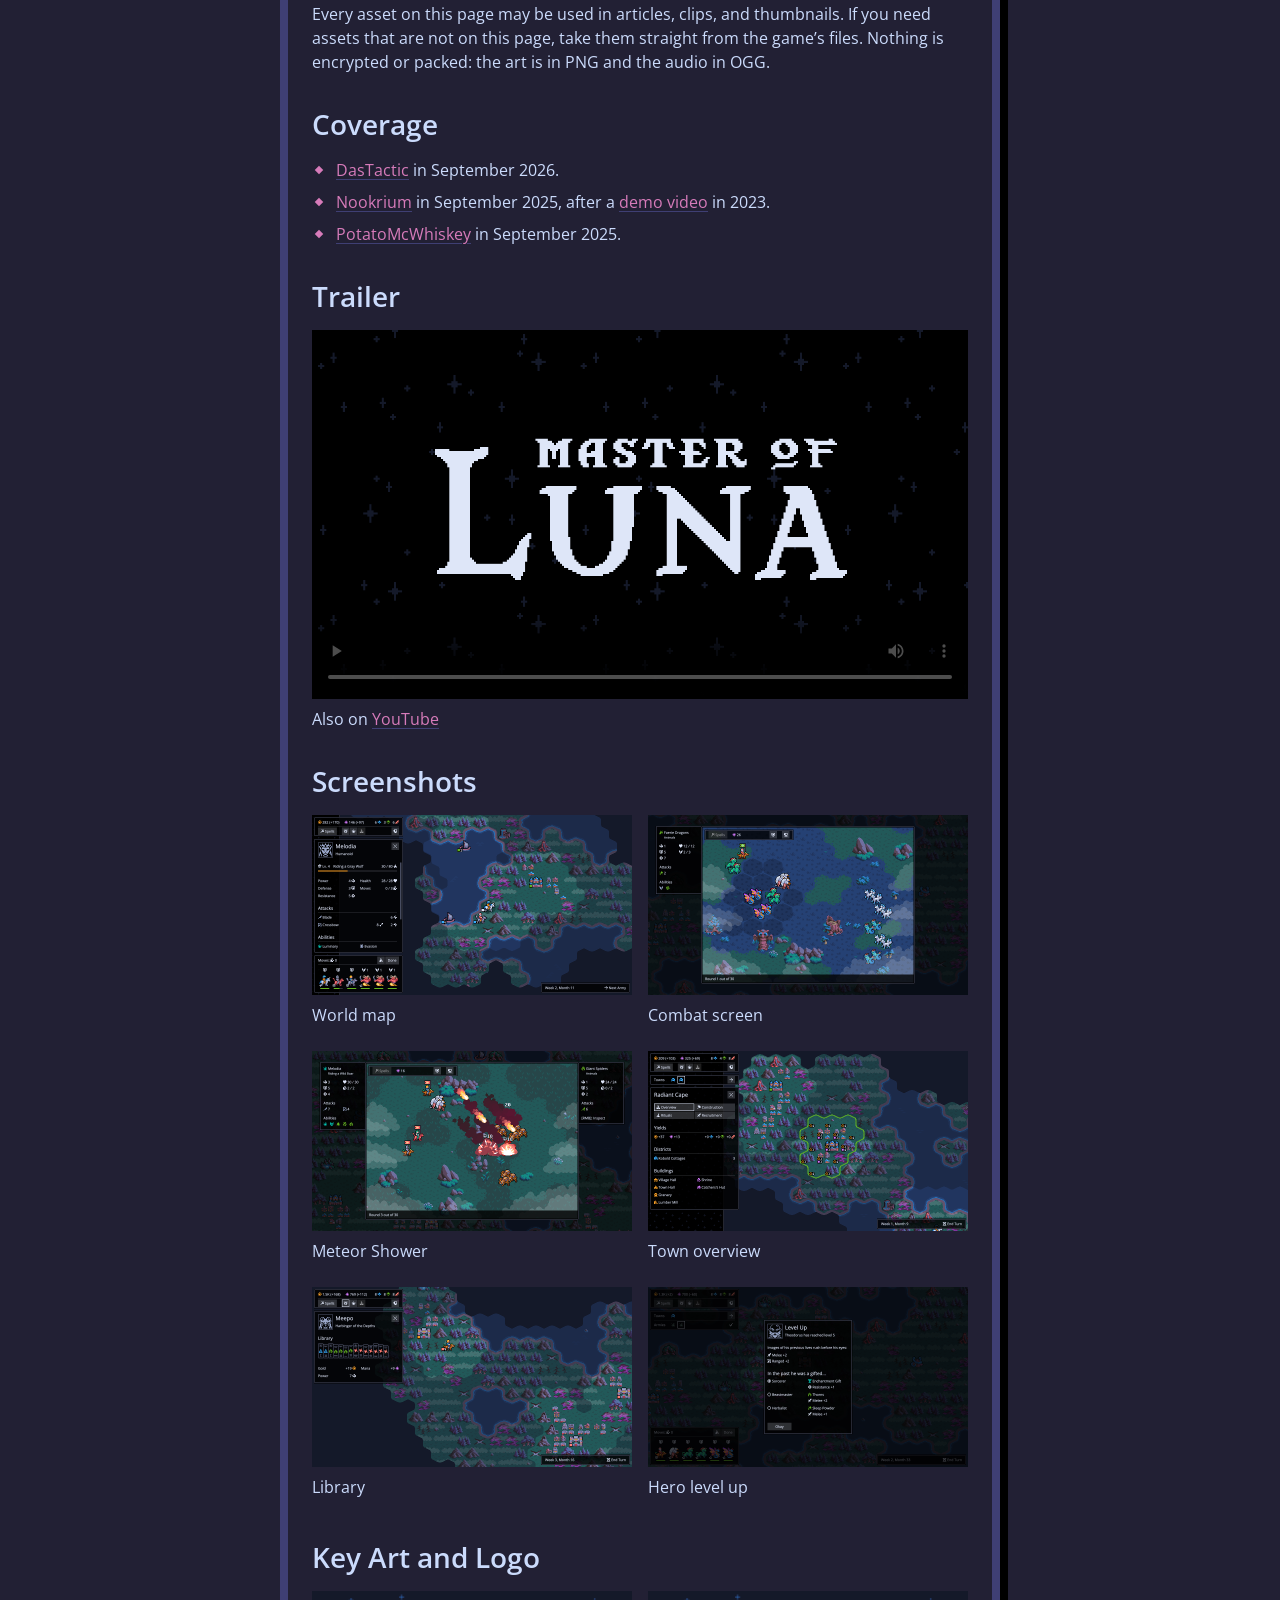
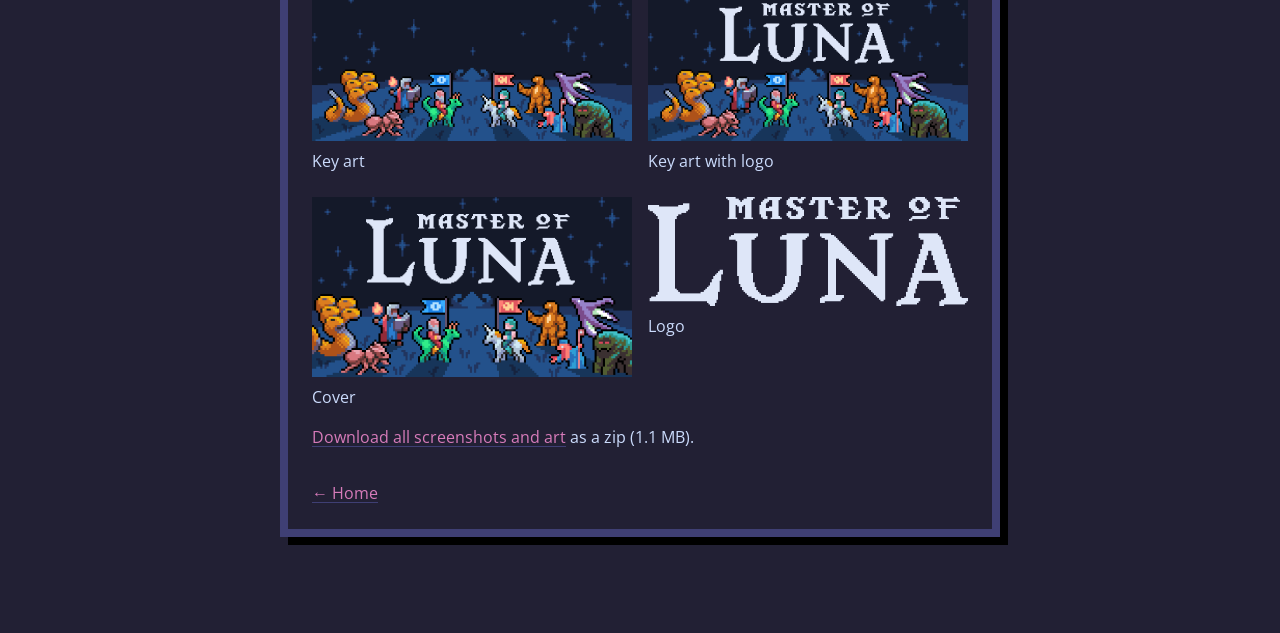
==== commit a6e96040: "feat: GoatCounter analytics" ====
--- a/master-of-luna/index.html
+++ b/master-of-luna/index.html
@@ -76,7 +76,6 @@
             href="https://store.steampowered.com/app/2393510/Master_of_Luna/"
             target="_blank"
             rel="noopener"
-            data-goatcounter-click="steam"
             >Steam</a
           >. A free demo is available there.
         </dd>
@@ -341,10 +340,7 @@
       </div>
 
       <p>
-        <a
-          href="assets/master-of-luna-press-kit.zip"
-          download
-          data-goatcounter-click="presskit"
+        <a href="assets/master-of-luna-press-kit.zip" download
           >Download all screenshots and art</a
         >
         as a zip (1.1&nbsp;MB).
